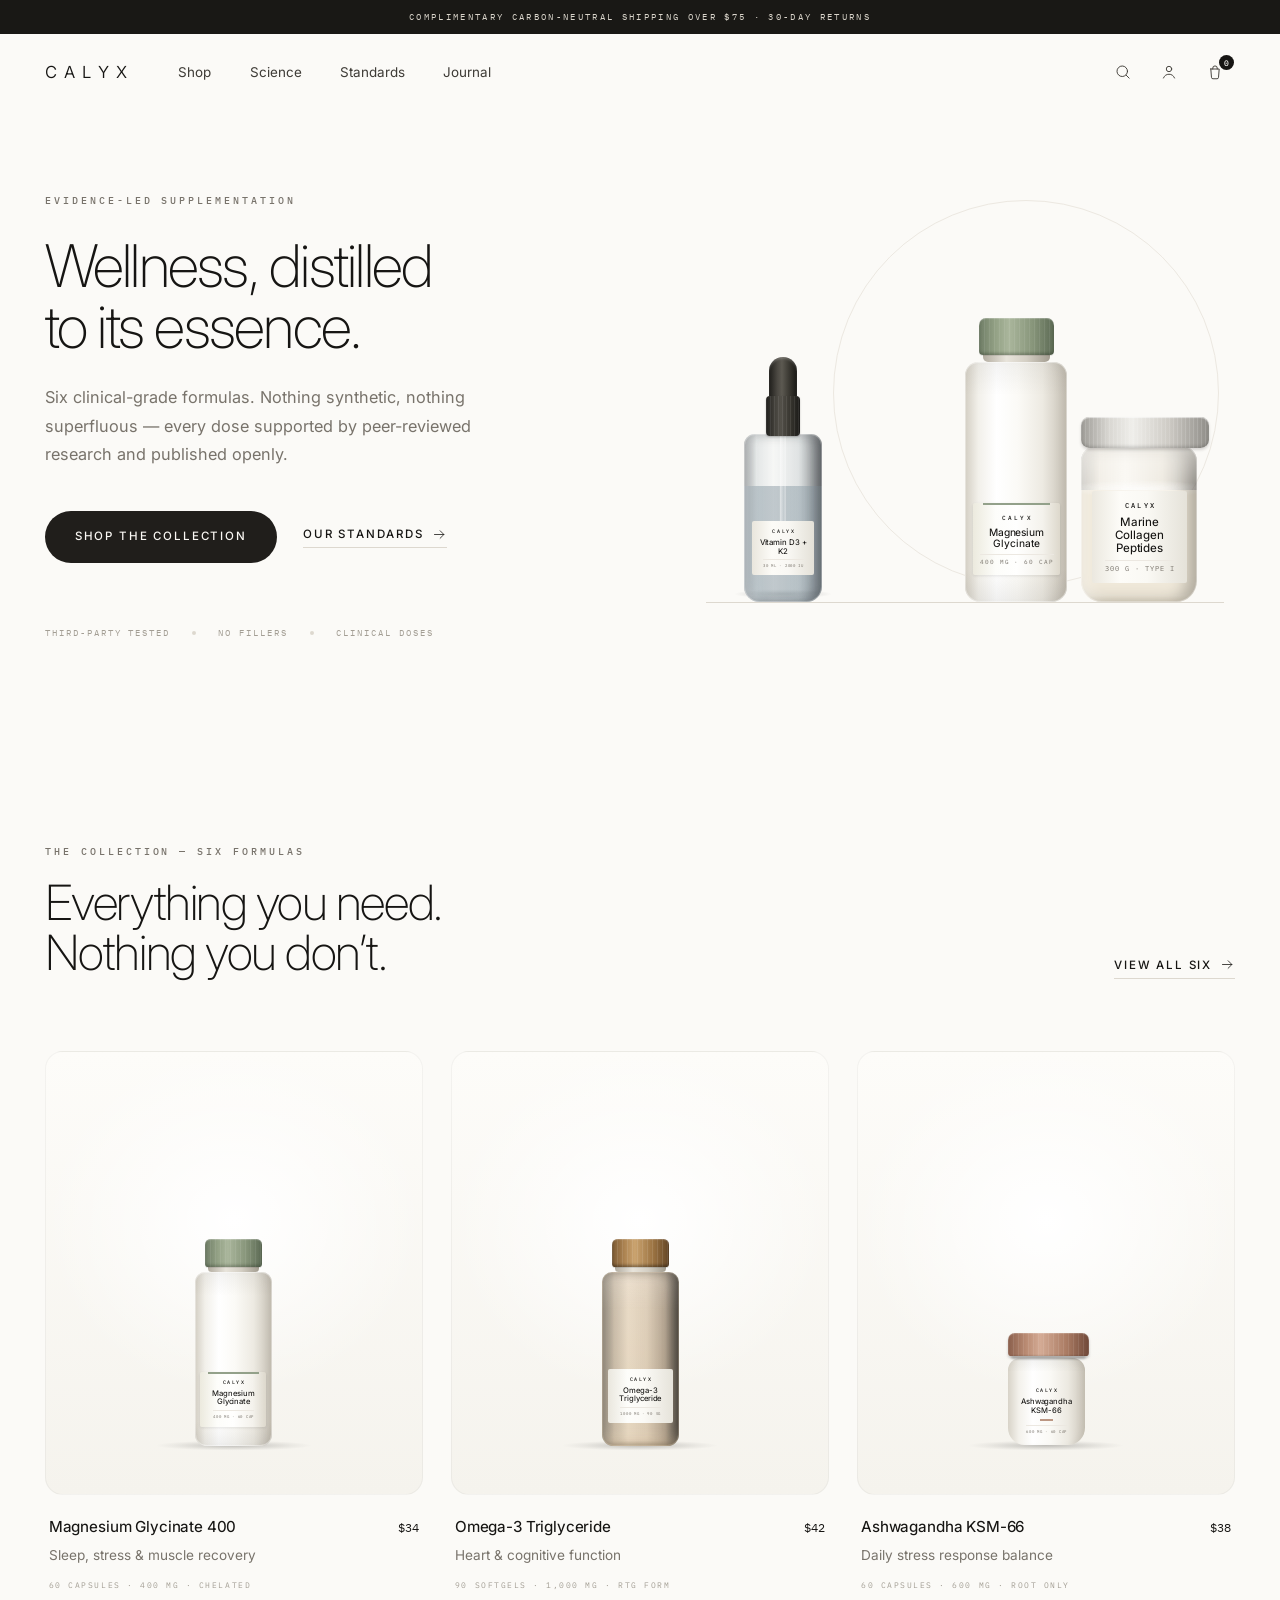
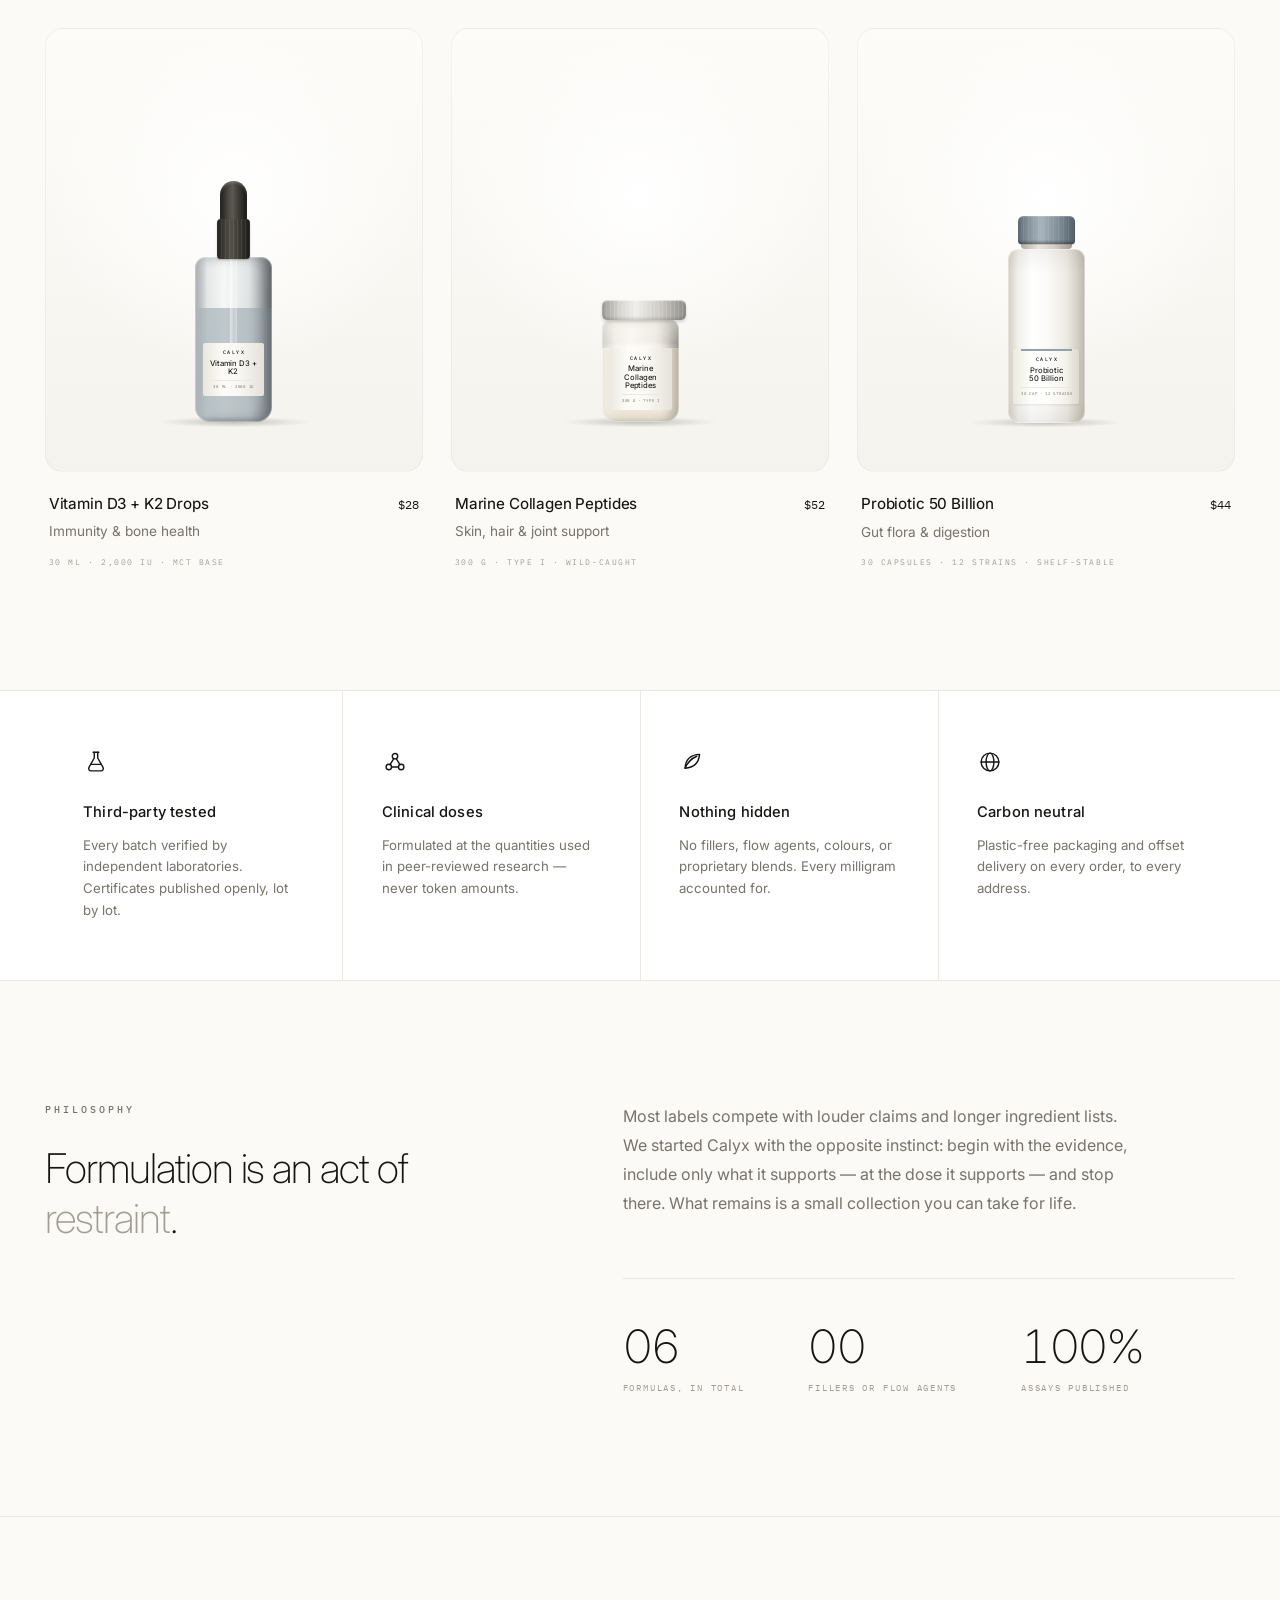
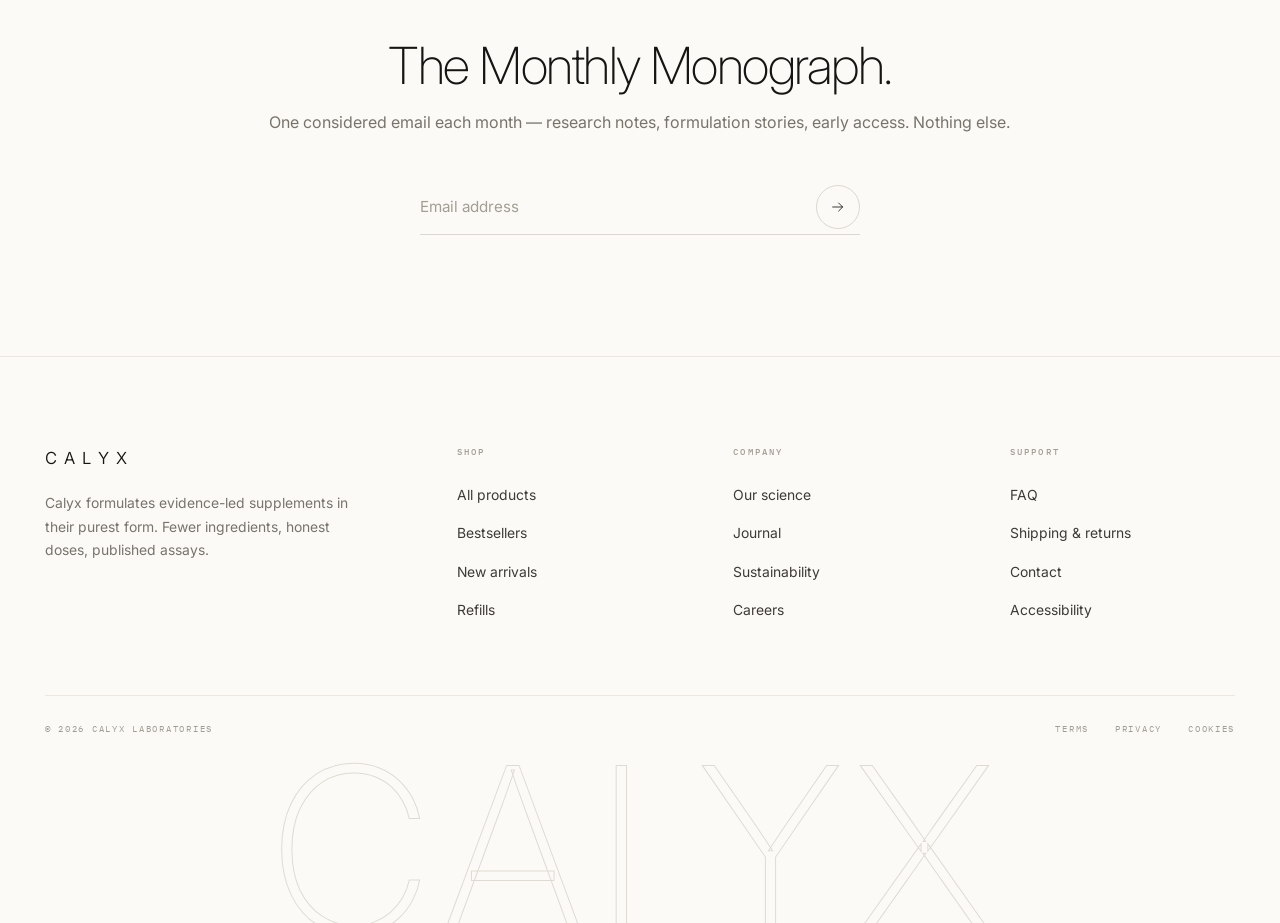
==== index.html @ 000bc5c4 "Turn Calyx zip prototype into a working storefront Extract the static site and complete product page" ====
<!doctype html>
<html lang="en">
  <head>
    <meta charset="UTF-8" />
    <meta name="viewport" content="width=device-width, initial-scale=1.0" />
    <title>Calyx — Wellness, distilled to its essence</title>
    <meta
      name="description"
      content="Calyx formulates evidence-led supplements in their purest form. Clinical doses, no fillers, published assays."
    />
    <link
      rel="icon"
      href="data:image/svg+xml,%3Csvg xmlns='http://www.w3.org/2000/svg' viewBox='0 0 32 32'%3E%3Ccircle cx='16' cy='16' r='12.5' fill='none' stroke='%23161513' stroke-width='1.5'/%3E%3Cpath d='M16 9v14M16 14c0-3 2-5 5-5M16 17c0-3-2-5-5-5' fill='none' stroke='%23161513' stroke-width='1.5' stroke-linecap='round'/%3E%3C/svg%3E"
    />
    <link rel="preconnect" href="https://fonts.googleapis.com" />
    <link rel="preconnect" href="https://fonts.gstatic.com" crossorigin />
    <link
      href="https://fonts.googleapis.com/css2?family=Inter:wght@200..600&family=IBM+Plex+Mono:wght@300;400;500&display=swap"
      rel="stylesheet"
    />
    <link rel="stylesheet" href="styles.css" />
    <link rel="stylesheet" href="renders.css" />
    <script>
      document.documentElement.classList.add("js");
    </script>
    <script src="js/store.js"></script>
    <script src="script.js" defer></script>
  </head>
  <body>
    <a class="skip" href="#main">Skip to content</a>
    <p class="announce">Complimentary carbon-neutral shipping over $75 &middot; 30-day returns</p>
    <header class="hdr" id="hdr">
      <div class="bar container">
        <button class="nav-tgl" id="navTgl" aria-expanded="false" aria-controls="mnav" aria-label="Menu">
          <span></span>
        </button>
        <a class="wordmark" href="index.html">CALYX</a>
        <nav class="nav" aria-label="Primary">
          <a href="shop.html">Shop</a>
          <a href="about.html">Science</a>
          <a href="index.html#trust">Standards</a>
          <a href="journal.html">Journal</a>
        </nav>
        <div class="acts">
          <button class="icon-btn" type="button" data-search aria-label="Search">
            <svg width="18" height="18" viewBox="0 0 24 24" fill="none" stroke="currentColor" stroke-width="1.25" stroke-linecap="round">
              <circle cx="11" cy="11" r="7" />
              <path d="M20.2 20.2 16.3 16.3" />
            </svg>
          </button>
          <a class="icon-btn" href="account.html" aria-label="Account">
            <svg width="18" height="18" viewBox="0 0 24 24" fill="none" stroke="currentColor" stroke-width="1.25" stroke-linecap="round">
              <circle cx="12" cy="8" r="3.6" />
              <path d="M4.6 20c1.4-3.4 4.1-5 7.4-5s6 1.6 7.4 5" />
            </svg>
          </a>
          <a class="icon-btn" href="cart.html" aria-label="Cart, 0 items">
            <svg width="18" height="18" viewBox="0 0 24 24" fill="none" stroke="currentColor" stroke-width="1.25" stroke-linecap="round" stroke-linejoin="round">
              <path d="M6.4 8h11.2l-.9 11.1a2 2 0 0 1-2 1.9H9.3a2 2 0 0 1-2-1.9L6.4 8Z" />
              <path d="M9 8V6.9a3 3 0 0 1 6 0V8" />
            </svg>
            <span class="ct" id="ct" aria-hidden="true">0</span>
          </a>
        </div>
      </div>
      <nav class="mnav" id="mnav" aria-label="Mobile">
        <a href="shop.html">Shop</a>
        <a href="about.html">Science</a>
        <a href="index.html#trust">Standards</a>
        <a href="journal.html">Journal</a>
        <a href="account.html">Account</a>
        <div class="mnav-foot">
          <span>Calyx Laboratories</span>
          <span>Portland, Oregon</span>
        </div>
      </nav>
    </header>

    <main id="main">
      <section class="hero container">
        <div class="hero-grid">
          <div class="hero-copy">
            <span class="eyebrow" data-reveal>Evidence-led supplementation</span>
            <h1 class="display" data-reveal style="--d: 90ms">
              Wellness, distilled<br />
              to its essence.
            </h1>
            <p class="lede" data-reveal style="--d: 180ms">
              Six clinical-grade formulas. Nothing synthetic, nothing superfluous — every dose
              supported by peer-reviewed research and published openly.
            </p>
            <div class="hero-actions" data-reveal style="--d: 260ms">
              <a class="btn" href="#collection">Shop the collection</a>
              <a class="arrow-link" href="#trust">
                Our standards
                <svg width="15" height="15" viewBox="0 0 24 24" fill="none" stroke="currentColor" stroke-width="1.25" stroke-linecap="round" stroke-linejoin="round">
                  <path d="M4 12h15" />
                  <path d="M13 6l6 6-6 6" />
                </svg>
              </a>
            </div>
            <p class="hero-note" data-reveal style="--d: 340ms">
              <span>Third-party tested</span>
              <span>No fillers</span>
              <span>Clinical doses</span>
            </p>
          </div>
          <div class="hero-stage">
            <a class="piece piece-a" href="product.html?id=vitamin-d3-k2" aria-label="Vitamin D3 + K2 Drops" data-reveal style="--d: 300ms">
              <div class="p p-dropper acc-slate">
                <span class="bulb"></span>
                <span class="collar"></span>
                <div class="vial">
                  <span class="pipette"></span>
                  <span class="lbl">
                    <span class="lb">CALYX</span>
                    <span class="ln">Vitamin D3 + K2</span>
                    <span class="ls">30 ML &middot; 2000 IU</span>
                  </span>
                </div>
              </div>
            </a>
            <a class="piece piece-b" href="product.html?id=magnesium-glycinate-400" aria-label="Magnesium Glycinate 400" data-reveal style="--d: 200ms">
              <div class="p p-bottle acc-sage">
                <span class="cap"></span>
                <span class="neck"></span>
                <div class="bod">
                  <span class="lbl">
                    <span class="lb">CALYX</span>
                    <span class="ln">Magnesium<br />Glycinate</span>
                    <span class="ls">400 MG &middot; 60 CAP</span>
                  </span>
                </div>
              </div>
            </a>
            <a class="piece piece-c" href="product.html?id=marine-collagen-peptides" aria-label="Marine Collagen Peptides" data-reveal style="--d: 400ms">
              <div class="p p-powder acc-oat">
                <span class="lid-metal"></span>
                <div class="jar">
                  <span class="lbl">
                    <span class="lb">CALYX</span>
                    <span class="ln">Marine Collagen<br />Peptides</span>
                    <span class="ls">300 G &middot; TYPE I</span>
                  </span>
                </div>
              </div>
            </a>
          </div>
        </div>
      </section>

      <section class="sect container" id="collection">
        <div class="sect-head" data-reveal>
          <div>
            <span class="eyebrow">The collection — six formulas</span>
            <h2 class="display">Everything you need.<br />Nothing you don&rsquo;t.</h2>
          </div>
          <a class="arrow-link" href="shop.html">
            View all six
            <svg width="15" height="15" viewBox="0 0 24 24" fill="none" stroke="currentColor" stroke-width="1.25" stroke-linecap="round" stroke-linejoin="round">
              <path d="M4 12h15" />
              <path d="M13 6l6 6-6 6" />
            </svg>
          </a>
        </div>
        <div class="grid-cards">
          <article class="card" data-reveal>
            <div class="media">
              <a class="card-media" href="product.html?id=magnesium-glycinate-400" aria-label="View Magnesium Glycinate 400">
                <span class="render" aria-hidden="true">
                  <span class="p p-bottle acc-sage">
                    <span class="cap"></span>
                    <span class="neck"></span>
                    <span class="bod">
                      <span class="lbl">
                        <span class="lb">CALYX</span>
                        <span class="ln">Magnesium<br />Glycinate</span>
                        <span class="ls">400 MG &middot; 60 CAP</span>
                      </span>
                    </span>
                  </span>
                </span>
              </a>
              <button class="quick-add" type="button" data-add data-id="magnesium-glycinate-400">Quick add &middot; $34</button>
            </div>
            <div class="card-info">
              <div class="card-row">
                <h3>Magnesium Glycinate 400</h3>
                <span class="price">$34</span>
              </div>
              <p class="card-desc">Sleep, stress &amp; muscle recovery</p>
              <span class="card-spec">60 capsules &middot; 400 mg &middot; chelated</span>
            </div>
          </article>

          <article class="card" data-reveal style="--d: 80ms">
            <div class="media">
              <a class="card-media" href="product.html?id=omega-3-triglyceride" aria-label="View Omega-3 Triglyceride">
                <span class="render" aria-hidden="true">
                  <span class="p p-glass acc-honey">
                    <span class="cap"></span>
                    <span class="neck"></span>
                    <span class="bod">
                      <span class="lbl">
                        <span class="lb">CALYX</span>
                        <span class="ln">Omega-3<br />Triglyceride</span>
                        <span class="ls">1000 MG &middot; 90 SG</span>
                      </span>
                    </span>
                  </span>
                </span>
              </a>
              <button class="quick-add" type="button" data-add data-id="omega-3-triglyceride">Quick add &middot; $42</button>
            </div>
            <div class="card-info">
              <div class="card-row">
                <h3>Omega-3 Triglyceride</h3>
                <span class="price">$42</span>
              </div>
              <p class="card-desc">Heart &amp; cognitive function</p>
              <span class="card-spec">90 softgels &middot; 1,000 mg &middot; rTG form</span>
            </div>
          </article>

          <article class="card" data-reveal style="--d: 160ms">
            <div class="media">
              <a class="card-media" href="product.html?id=ashwagandha-ksm-66" aria-label="View Ashwagandha KSM-66">
                <span class="render" aria-hidden="true">
                  <span class="p p-jar acc-clay">
                    <span class="lid"></span>
                    <span class="pot">
                      <span class="lbl">
                        <span class="lb">CALYX</span>
                        <span class="ln">Ashwagandha<br />KSM-66</span>
                        <span class="rule"></span>
                        <span class="ls">600 MG &middot; 60 CAP</span>
                      </span>
                    </span>
                  </span>
                </span>
              </a>
              <button class="quick-add" type="button" data-add data-id="ashwagandha-ksm-66">Quick add &middot; $38</button>
            </div>
            <div class="card-info">
              <div class="card-row">
                <h3>Ashwagandha KSM-66</h3>
                <span class="price">$38</span>
              </div>
              <p class="card-desc">Daily stress response balance</p>
              <span class="card-spec">60 capsules &middot; 600 mg &middot; root only</span>
            </div>
          </article>

          <article class="card" data-reveal>
            <div class="media">
              <a class="card-media" href="product.html?id=vitamin-d3-k2" aria-label="View Vitamin D3 plus K2 Drops">
                <span class="render" aria-hidden="true">
                  <span class="p p-dropper acc-slate">
                    <span class="bulb"></span>
                    <span class="collar"></span>
                    <span class="vial">
                      <span class="pipette"></span>
                      <span class="lbl">
                        <span class="lb">CALYX</span>
                        <span class="ln">Vitamin D3 + K2</span>
                        <span class="ls">30 ML &middot; 2000 IU</span>
                      </span>
                    </span>
                  </span>
                </span>
              </a>
              <button class="quick-add" type="button" data-add data-id="vitamin-d3-k2">Quick add &middot; $28</button>
            </div>
            <div class="card-info">
              <div class="card-row">
                <h3>Vitamin D3 + K2 Drops</h3>
                <span class="price">$28</span>
              </div>
              <p class="card-desc">Immunity &amp; bone health</p>
              <span class="card-spec">30 mL &middot; 2,000 IU &middot; MCT base</span>
            </div>
          </article>

          <article class="card" data-reveal style="--d: 80ms">
            <div class="media">
              <a class="card-media" href="product.html?id=marine-collagen-peptides" aria-label="View Marine Collagen Peptides">
                <span class="render" aria-hidden="true">
                  <span class="p p-powder acc-oat">
                    <span class="lid-metal"></span>
                    <span class="jar">
                      <span class="lbl">
                        <span class="lb">CALYX</span>
                        <span class="ln">Marine Collagen<br />Peptides</span>
                        <span class="ls">300 G &middot; TYPE I</span>
                      </span>
                    </span>
                  </span>
                </span>
              </a>
              <button class="quick-add" type="button" data-add data-id="marine-collagen-peptides">Quick add &middot; $52</button>
            </div>
            <div class="card-info">
              <div class="card-row">
                <h3>Marine Collagen Peptides</h3>
                <span class="price">$52</span>
              </div>
              <p class="card-desc">Skin, hair &amp; joint support</p>
              <span class="card-spec">300 g &middot; type I &middot; wild-caught</span>
            </div>
          </article>

          <article class="card" data-reveal style="--d: 160ms">
            <div class="media">
              <a class="card-media" href="product.html?id=probiotic-50-billion" aria-label="View Probiotic 50 Billion">
                <span class="render" aria-hidden="true">
                  <span class="p p-bottle acc-slate">
                    <span class="cap"></span>
                    <span class="neck"></span>
                    <span class="bod">
                      <span class="lbl">
                        <span class="lb">CALYX</span>
                        <span class="ln">Probiotic<br />50 Billion</span>
                        <span class="ls">30 CAP &middot; 12 STRAINS</span>
                      </span>
                    </span>
                  </span>
                </span>
              </a>
              <button class="quick-add" type="button" data-add data-id="probiotic-50-billion">Quick add &middot; $44</button>
            </div>
            <div class="card-info">
              <div class="card-row">
                <h3>Probiotic 50 Billion</h3>
                <span class="price">$44</span>
              </div>
              <p class="card-desc">Gut flora &amp; digestion</p>
              <span class="card-spec">30 capsules &middot; 12 strains &middot; shelf-stable</span>
            </div>
          </article>
        </div>
      </section>

      <section class="trust" id="trust">
        <div class="trust-grid container">
          <div class="trust-item" data-reveal>
            <svg width="26" height="26" viewBox="0 0 24 24" fill="none" stroke="currentColor" stroke-width="1.3" stroke-linecap="round" stroke-linejoin="round">
              <path d="M9.4 3h5.2" />
              <path d="M10.4 3v5.3L5.5 17a2.2 2.2 0 0 0 2 3.2h9a2.2 2.2 0 0 0 2-3.2l-4.9-8.7V3" />
              <path d="M7.4 14.2h9.2" />
            </svg>
            <h3>Third-party tested</h3>
            <p>Every batch verified by independent laboratories. Certificates published openly, lot by lot.</p>
          </div>
          <div class="trust-item" data-reveal style="--d: 80ms">
            <svg width="26" height="26" viewBox="0 0 24 24" fill="none" stroke="currentColor" stroke-width="1.3" stroke-linecap="round">
              <circle cx="12" cy="6.6" r="2.5" />
              <circle cx="6.3" cy="16.6" r="2.5" />
              <circle cx="17.7" cy="16.6" r="2.5" />
              <path d="M10.9 8.9 7.4 14.4M13.1 8.9l3.5 5.5M8.8 16.6h6.4" />
            </svg>
            <h3>Clinical doses</h3>
            <p>Formulated at the quantities used in peer-reviewed research — never token amounts.</p>
          </div>
          <div class="trust-item" data-reveal style="--d: 160ms">
            <svg width="26" height="26" viewBox="0 0 24 24" fill="none" stroke="currentColor" stroke-width="1.3" stroke-linecap="round" stroke-linejoin="round">
              <path d="M19 5c-8.5.4-13 4.7-13.4 12.7C13.6 17.3 18.2 13 19 5Z" />
              <path d="M5.6 17.7C8.1 11.9 12.2 8.4 16.4 6.7" />
            </svg>
            <h3>Nothing hidden</h3>
            <p>No fillers, flow agents, colours, or proprietary blends. Every milligram accounted for.</p>
          </div>
          <div class="trust-item" data-reveal style="--d: 240ms">
            <svg width="26" height="26" viewBox="0 0 24 24" fill="none" stroke="currentColor" stroke-width="1.3" stroke-linecap="round">
              <circle cx="12" cy="12" r="8.2" />
              <ellipse cx="12" cy="12" rx="3.6" ry="8.2" />
              <path d="M3.8 12h16.4" />
            </svg>
            <h3>Carbon neutral</h3>
            <p>Plastic-free packaging and offset delivery on every order, to every address.</p>
          </div>
        </div>
      </section>

      <section class="sect container" id="philosophy">
        <div class="philo">
          <div data-reveal>
            <span class="eyebrow">Philosophy</span>
            <blockquote style="margin-top: 26px">
              Formulation is an act of <em>restraint</em>.
            </blockquote>
          </div>
          <div class="philo-body" data-reveal style="--d: 120ms">
            <p>
              Most labels compete with louder claims and longer ingredient lists. We started Calyx
              with the opposite instinct: begin with the evidence, include only what it supports —
              at the dose it supports — and stop there. What remains is a small collection you can
              take for life.
            </p>
            <div class="stats">
              <div class="stat">
                <b>06</b>
                <span>Formulas, in total</span>
              </div>
              <div class="stat">
                <b>00</b>
                <span>Fillers or flow agents</span>
              </div>
              <div class="stat">
                <b>100%</b>
                <span>Assays published</span>
              </div>
            </div>
          </div>
        </div>
      </section>

      <section class="sect news">
        <div class="container" data-reveal>
          <h2 class="display">The Monthly Monograph.</h2>
          <p>One considered email each month — research notes, formulation stories, early access. Nothing else.</p>
          <form class="news-form" id="newsForm">
            <input type="email" name="email" placeholder="Email address" aria-label="Email address" required />
            <button type="submit" aria-label="Subscribe">
              <svg width="16" height="16" viewBox="0 0 24 24" fill="none" stroke="currentColor" stroke-width="1.25" stroke-linecap="round" stroke-linejoin="round">
                <path d="M4 12h15" />
                <path d="M13 6l6 6-6 6" />
              </svg>
            </button>
          </form>
          <p class="news-done" id="newsDone">Welcome — check your inbox.</p>
        </div>
      </section>
    </main>

    <footer class="ftr" id="footer">
      <div class="container">
        <div class="ftr-grid">
          <div class="ftr-brand">
            <a class="wordmark" href="index.html">CALYX</a>
            <p>
              Calyx formulates evidence-led supplements in their purest form. Fewer ingredients,
              honest doses, published assays.
            </p>
          </div>
          <nav class="ftr-col" aria-label="Shop">
            <h4>Shop</h4>
            <ul>
              <li><a href="shop.html">All products</a></li>
              <li><a href="shop.html?filter=daily">Bestsellers</a></li>
              <li><a href="shop.html">New arrivals</a></li>
              <li><a href="shop.html?filter=daily">Refills</a></li>
            </ul>
          </nav>
          <nav class="ftr-col" aria-label="Company">
            <h4>Company</h4>
            <ul>
              <li><a href="about.html">Our science</a></li>
              <li><a href="journal.html">Journal</a></li>
              <li><a href="about.html#sustainability">Sustainability</a></li>
              <li><a href="contact.html">Careers</a></li>
            </ul>
          </nav>
          <nav class="ftr-col" aria-label="Support">
            <h4>Support</h4>
            <ul>
              <li><a href="faq.html">FAQ</a></li>
              <li><a href="shipping.html">Shipping &amp; returns</a></li>
              <li><a href="contact.html">Contact</a></li>
              <li><a href="faq.html#accessibility">Accessibility</a></li>
            </ul>
          </nav>
        </div>
        <div class="ftr-bar">
          <span>&copy; <span id="year">2026</span> Calyx Laboratories</span>
          <nav aria-label="Legal">
            <a href="legal.html">Terms</a>
            <a href="legal.html#privacy">Privacy</a>
            <a href="legal.html#cookies">Cookies</a>
          </nav>
        </div>
      </div>
      <div class="wm" aria-hidden="true">CALYX</div>
    </footer>
  </body>
</html>
---- styles.css ----
:root {
  --ivory: #FBFAF7;
  --surface: #FFFFFF;
  --ink: #161513;
  --ink-soft: #3E3B36;
  --stone: #78736B;
  --faint: #A39E94;
  --hairline: #ECE8E1;
  --stroke: #DDD8CF;
  --wash: #F3F0EA;
  --shadow-soft: 0 32px 64px -32px rgba(22, 21, 19, 0.18);
  --shadow-lift: 0 24px 48px -24px rgba(22, 21, 19, 0.22);
  --ease: cubic-bezier(0.22, 1, 0.36, 1);
  --container: min(1280px, 100% - clamp(40px, 7vw, 128px));
}

* {
  box-sizing: border-box;
  margin: 0;
  padding: 0;
}

html {
  scroll-behavior: smooth;
  overflow-x: hidden;
}

body {
  background: var(--ivory);
  color: var(--ink);
  font-family: Inter, -apple-system, "SF Pro Text", "Segoe UI", sans-serif;
  font-size: 16px;
  line-height: 1.6;
  font-weight: 400;
  -webkit-font-smoothing: antialiased;
  text-rendering: optimizeLegibility;
  overflow-x: clip;
}

::selection {
  background: #E7E1D5;
  color: var(--ink);
}

a {
  color: inherit;
  text-decoration: none;
}

button {
  font: inherit;
  color: inherit;
  background: none;
  border: 0;
  cursor: pointer;
}

img,
svg {
  display: block;
}

:focus-visible {
  outline: 1.5px solid var(--ink);
  outline-offset: 3px;
  border-radius: 2px;
}

.container {
  width: var(--container);
  margin-inline: auto;
}

.eyebrow {
  display: block;
  font-family: "IBM Plex Mono", ui-monospace, monospace;
  font-size: 0.62rem;
  font-weight: 500;
  letter-spacing: 0.3em;
  text-transform: uppercase;
  color: var(--stone);
}

.display {
  font-weight: 200;
  letter-spacing: -0.03em;
  line-height: 1.04;
  color: var(--ink);
}

.lede {
  color: var(--stone);
  font-size: 1.02rem;
  font-weight: 400;
  line-height: 1.75;
}

.btn {
  display: inline-flex;
  align-items: center;
  justify-content: center;
  gap: 10px;
  height: 52px;
  padding: 0 30px;
  border-radius: 999px;
  background: #201E1B;
  color: #FAF8F4;
  font-size: 0.72rem;
  font-weight: 500;
  letter-spacing: 0.16em;
  text-transform: uppercase;
  transition: background 0.35s ease, transform 0.35s var(--ease), box-shadow 0.35s ease;
}

.btn:hover {
  background: #000000;
  transform: translateY(-1px);
  box-shadow: var(--shadow-lift);
}

.btn:active {
  transform: translateY(0);
}

.btn:disabled {
  pointer-events: none;
  opacity: 0.72;
}

.btn-line {
  background: transparent;
  border: 1px solid var(--stroke);
  color: var(--ink);
}

.btn-line:hover {
  background: var(--surface);
  border-color: var(--faint);
  box-shadow: none;
}

.btn-wide {
  width: 100%;
}

.arrow-link {
  display: inline-flex;
  align-items: center;
  gap: 8px;
  font-size: 0.72rem;
  font-weight: 500;
  letter-spacing: 0.16em;
  text-transform: uppercase;
  color: var(--ink);
  padding-bottom: 4px;
  border-bottom: 1px solid var(--stroke);
  transition: border-color 0.3s ease;
}

.arrow-link svg {
  transition: transform 0.35s var(--ease);
}

.arrow-link:hover {
  border-color: var(--ink);
}

.arrow-link:hover svg {
  transform: translateX(4px);
}

.announce {
  background: #191815;
  color: #DAD5CB;
  text-align: center;
  padding: 10px 16px;
  font-family: "IBM Plex Mono", ui-monospace, monospace;
  font-size: 0.56rem;
  letter-spacing: 0.26em;
  text-transform: uppercase;
}

.hdr {
  position: sticky;
  top: 0;
  z-index: 60;
  transition: background 0.4s ease, box-shadow 0.4s ease;
}

.hdr.scrolled {
  background: rgba(251, 250, 247, 0.88);
  backdrop-filter: blur(14px);
  -webkit-backdrop-filter: blur(14px);
  box-shadow: 0 1px 0 var(--hairline);
}

.bar {
  display: flex;
  align-items: center;
  gap: clamp(20px, 4vw, 56px);
  height: 76px;
}

.wordmark {
  font-size: 1.04rem;
  font-weight: 350;
  letter-spacing: 0.44em;
  margin-right: -0.44em;
  color: var(--ink);
}

.nav {
  display: flex;
  gap: clamp(22px, 3vw, 40px);
  margin-right: auto;
}

.nav a,
.mnav a {
  position: relative;
  font-size: 0.84rem;
  font-weight: 400;
  color: var(--ink-soft);
  transition: color 0.25s ease;
}

.nav a::after {
  content: "";
  position: absolute;
  left: 0;
  bottom: -5px;
  width: 100%;
  height: 1px;
  background: var(--ink);
  transform: scaleX(0);
  transform-origin: left;
  transition: transform 0.4s var(--ease);
}

.nav a:hover {
  color: var(--ink);
}

.nav a:hover::after {
  transform: scaleX(1);
}

.acts {
  display: flex;
  align-items: center;
  gap: 6px;
}

.icon-btn {
  position: relative;
  display: grid;
  place-items: center;
  width: 40px;
  height: 40px;
  border-radius: 50%;
  color: var(--ink-soft);
  transition: background 0.3s ease, color 0.3s ease;
}

.icon-btn:hover {
  background: var(--wash);
  color: var(--ink);
}

.ct {
  position: absolute;
  top: 3px;
  right: 1px;
  min-width: 15px;
  height: 15px;
  padding: 0 3px;
  display: grid;
  place-items: center;
  border-radius: 999px;
  background: var(--ink);
  color: var(--ivory);
  font-family: "IBM Plex Mono", ui-monospace, monospace;
  font-size: 0.52rem;
  font-weight: 500;
}

.ct.pop {
  animation: pop 0.5s var(--ease);
}

@keyframes pop {
  40% {
    transform: scale(1.45);
  }
}

.nav-tgl {
  display: none;
  width: 40px;
  height: 40px;
  place-items: center;
  gap: 0;
}

.nav-tgl span,
.nav-tgl span::before {
  content: "";
  display: block;
  width: 18px;
  height: 1.5px;
  background: var(--ink);
  transition: transform 0.4s var(--ease);
}

.nav-tgl span {
  position: relative;
}

.nav-tgl span::before {
  position: absolute;
  top: -6px;
  left: 0;
}

body.menu-open .nav-tgl span {
  transform: rotate(45deg);
}

body.menu-open .nav-tgl span::before {
  transform: rotate(-90deg) translateX(6px);
}

.mnav {
  position: fixed;
  inset: 0;
  z-index: 55;
  display: flex;
  flex-direction: column;
  gap: 8px;
  padding: 150px clamp(24px, 7vw, 64px) 40px;
  background: var(--ivory);
  opacity: 0;
  visibility: hidden;
  pointer-events: none;
  transition: opacity 0.35s ease, visibility 0.35s ease;
}

.mnav a {
  font-size: 2rem;
  font-weight: 200;
  letter-spacing: -0.02em;
  color: var(--ink);
  padding: 12px 0;
  border-bottom: 1px solid var(--hairline);
}

.mnav .mnav-foot {
  margin-top: auto;
  display: grid;
  gap: 6px;
  font-family: "IBM Plex Mono", ui-monospace, monospace;
  font-size: 0.58rem;
  letter-spacing: 0.22em;
  text-transform: uppercase;
  color: var(--faint);
}

body.menu-open .mnav {
  opacity: 1;
  visibility: visible;
  pointer-events: auto;
}

.hero-grid {
  display: grid;
  grid-template-columns: minmax(0, 1fr) minmax(0, 0.94fr);
  gap: clamp(40px, 6vw, 96px);
  align-items: center;
  padding-block: clamp(40px, 6vh, 80px) clamp(40px, 6vh, 72px);
}

.hero-copy h1 {
  font-size: clamp(2.75rem, 4.6vw, 4.1rem);
  margin-top: 26px;
}

.hero-copy .lede {
  max-width: 46ch;
  margin-top: 26px;
}

.hero-actions {
  display: flex;
  align-items: center;
  gap: 26px;
  margin-top: 42px;
}

.hero-note {
  display: flex;
  gap: 22px;
  margin-top: clamp(44px, 7vh, 76px);
  font-family: "IBM Plex Mono", ui-monospace, monospace;
  font-size: 0.56rem;
  letter-spacing: 0.22em;
  text-transform: uppercase;
  color: var(--faint);
}

.hero-note span::before {
  content: "";
  display: inline-block;
  width: 4px;
  height: 4px;
  border-radius: 50%;
  background: var(--stroke);
  margin-right: 22px;
  vertical-align: middle;
}

.hero-note span:first-child::before {
  display: none;
}

.hero-stage {
  position: relative;
  height: clamp(420px, 56vh, 620px);
}

.hero-stage::before {
  content: "";
  position: absolute;
  right: 3%;
  top: 7%;
  width: min(30vw, 400px);
  aspect-ratio: 1;
  border: 1px solid var(--hairline);
  border-radius: 50%;
}

.hero-stage::after {
  content: "";
  position: absolute;
  left: 2%;
  right: 2%;
  bottom: 13%;
  height: 1px;
  background: var(--stroke);
}

.hero-stage .piece {
  bottom: calc(13% + 1px);
}

.piece-a {
  left: 9%;
  z-index: 1;
}

.piece-a .p {
  --w: 78px;
}

.piece-b {
  left: 50%;
  transform: translateX(-50%);
  z-index: 2;
}

.piece-b .p {
  --w: 102px;
  --bh: 240px;
}

.piece-c {
  right: 7%;
  z-index: 1;
}

.piece-c .p {
  --w: 116px;
}

.sect {
  padding-block: clamp(72px, 9.5vw, 128px);
}

.sect-head {
  display: flex;
  align-items: flex-end;
  justify-content: space-between;
  gap: 32px;
  margin-bottom: clamp(44px, 6vw, 72px);
}

.sect-head h2 {
  font-size: clamp(2rem, 3.8vw, 3.2rem);
  margin-top: 18px;
}

.grid-cards {
  display: grid;
  grid-template-columns: repeat(3, 1fr);
  gap: clamp(20px, 3vw, 36px) clamp(18px, 2.4vw, 28px);
}

.card {
  position: relative;
}

.card-media {
  position: relative;
  display: block;
  aspect-ratio: 4 / 4.7;
  border-radius: 18px;
  overflow: hidden;
  background: linear-gradient(180deg, var(--r-panel-a), var(--r-panel-b));
  border: 1px solid rgba(22, 21, 19, 0.04);
  transition: box-shadow 0.5s ease, transform 0.5s var(--ease);
}

.card-media .p {
  --w: clamp(64px, 6vw, 80px);
  --bh: calc(var(--w) * 2.26);
  will-change: transform;
}

.card-media .render::after {
  --rw: 200px;
  bottom: 9.5%;
}

.media {
  position: relative;
}

.card-media .render {
  position: absolute;
  inset: 0;
  padding-bottom: 13%;
}

.card:hover .card-media {
  box-shadow: var(--shadow-soft);
  transform: translateY(-4px);
}

.card:hover .card-media .p {
  transform: translateY(-7px);
}

.quick-add {
  position: absolute;
  z-index: 5;
  left: 50%;
  bottom: 18px;
  transform: translate(-50%, 8px);
  padding: 11px 22px;
  border-radius: 999px;
  background: rgba(255, 255, 255, 0.86);
  backdrop-filter: blur(8px);
  -webkit-backdrop-filter: blur(8px);
  border: 1px solid var(--hairline);
  font-family: "IBM Plex Mono", ui-monospace, monospace;
  font-size: 0.54rem;
  letter-spacing: 0.2em;
  text-transform: uppercase;
  color: var(--ink);
  white-space: nowrap;
  opacity: 0;
  transition: opacity 0.35s ease, transform 0.35s var(--ease), background 0.3s ease;
}

.card:hover .quick-add,
.card:focus-within .quick-add {
  opacity: 1;
  transform: translate(-50%, 0);
}

.quick-add:hover {
  background: var(--ink);
  color: var(--ivory);
  border-color: var(--ink);
}

@media (hover: none) {
  .quick-add {
    opacity: 1;
    transform: translate(-50%, 0);
  }
}

.card-info {
  padding: 20px 4px 0;
}

.card-row {
  display: flex;
  justify-content: space-between;
  align-items: baseline;
  gap: 16px;
}

.card-row h3 {
  font-size: 0.95rem;
  font-weight: 450;
  letter-spacing: -0.01em;
}

.price {
  font-family: "IBM Plex Mono", ui-monospace, monospace;
  font-size: 0.78rem;
  font-weight: 400;
  font-feature-settings: "tnum";
}

.card-desc {
  margin-top: 5px;
  font-size: 0.85rem;
  color: var(--stone);
}

.card-spec {
  display: block;
  margin-top: 12px;
  font-family: "IBM Plex Mono", ui-monospace, monospace;
  font-size: 0.53rem;
  letter-spacing: 0.18em;
  text-transform: uppercase;
  color: var(--faint);
}

.trust {
  border-block: 1px solid var(--hairline);
  background: var(--surface);
}

.trust-grid {
  display: grid;
  grid-template-columns: repeat(4, 1fr);
}

.trust-item {
  padding: clamp(40px, 4.5vw, 64px) clamp(24px, 3vw, 44px);
  border-left: 1px solid var(--hairline);
}

.trust-item:first-child {
  border-left: 0;
}

.trust-item svg {
  color: var(--ink);
  margin-bottom: 26px;
}

.trust-item h3 {
  font-size: 0.92rem;
  font-weight: 500;
  letter-spacing: 0.01em;
}

.trust-item p {
  margin-top: 10px;
  font-size: 0.83rem;
  line-height: 1.65;
  color: var(--stone);
}

.philo {
  display: grid;
  grid-template-columns: minmax(0, 0.9fr) minmax(0, 1.1fr);
  gap: clamp(40px, 6vw, 96px);
  align-items: start;
}

.philo blockquote {
  font-size: clamp(1.7rem, 3.2vw, 2.7rem);
  font-weight: 200;
  letter-spacing: -0.025em;
  line-height: 1.22;
}

.philo blockquote em {
  font-style: normal;
  color: var(--faint);
}

.philo-body p {
  max-width: 52ch;
  color: var(--stone);
  line-height: 1.8;
}

.stats {
  display: grid;
  grid-template-columns: repeat(3, auto);
  justify-content: start;
  gap: clamp(36px, 5vw, 80px);
  margin-top: clamp(40px, 5vw, 60px);
  padding-top: clamp(32px, 4vw, 44px);
  border-top: 1px solid var(--hairline);
}

.stat b {
  display: block;
  font-weight: 200;
  font-size: clamp(2.2rem, 3.6vw, 3.2rem);
  letter-spacing: -0.03em;
  line-height: 1;
  font-feature-settings: "tnum";
}

.stat span {
  display: block;
  margin-top: 12px;
  font-family: "IBM Plex Mono", ui-monospace, monospace;
  font-size: 0.55rem;
  letter-spacing: 0.2em;
  text-transform: uppercase;
  color: var(--faint);
}

.news {
  border-top: 1px solid var(--hairline);
  text-align: center;
}

.news h2 {
  font-size: clamp(2rem, 4vw, 3.4rem);
  max-width: 18ch;
  margin-inline: auto;
}

.news p {
  margin-top: 18px;
  color: var(--stone);
}

.news-form {
  display: flex;
  align-items: center;
  gap: 12px;
  max-width: 440px;
  margin: 44px auto 0;
  border-bottom: 1px solid var(--stroke);
  transition: border-color 0.3s ease;
}

.news-form:focus-within {
  border-color: var(--ink);
}

.news-form input {
  flex: 1;
  min-width: 0;
  height: 54px;
  border: 0;
  background: transparent;
  font: inherit;
  font-size: 0.95rem;
  color: var(--ink);
}

.news-form input::placeholder {
  color: var(--faint);
}

.news-form input:focus {
  outline: none;
}

.news-form button {
  display: grid;
  place-items: center;
  width: 44px;
  height: 44px;
  border-radius: 50%;
  border: 1px solid var(--stroke);
  color: var(--ink);
  transition: background 0.3s ease, color 0.3s ease, border-color 0.3s ease;
}

.news-form button:hover {
  background: var(--ink);
  border-color: var(--ink);
  color: var(--ivory);
}

.news-done {
  margin-top: 44px;
  font-family: "IBM Plex Mono", ui-monospace, monospace;
  font-size: 0.62rem;
  letter-spacing: 0.22em;
  text-transform: uppercase;
  color: var(--ink);
  display: none;
}

.ftr {
  border-top: 1px solid var(--hairline);
  padding-top: clamp(56px, 7vw, 88px);
  overflow: hidden;
}

.ftr-grid {
  display: grid;
  grid-template-columns: 1.6fr repeat(3, 1fr);
  gap: clamp(32px, 4vw, 56px);
}

.ftr-brand p {
  max-width: 34ch;
  margin-top: 20px;
  font-size: 0.87rem;
  color: var(--stone);
  line-height: 1.7;
}

.ftr-col h4 {
  font-family: "IBM Plex Mono", ui-monospace, monospace;
  font-size: 0.56rem;
  font-weight: 500;
  letter-spacing: 0.24em;
  text-transform: uppercase;
  color: var(--faint);
  margin-bottom: 22px;
}

.ftr-col ul {
  list-style: none;
  display: grid;
  gap: 13px;
}

.ftr-col a {
  font-size: 0.87rem;
  color: var(--ink-soft);
  transition: color 0.25s ease;
}

.ftr-col a:hover {
  color: var(--ink);
}

.ftr-bar {
  display: flex;
  flex-wrap: wrap;
  align-items: center;
  justify-content: space-between;
  gap: 14px;
  margin-top: clamp(48px, 6vw, 72px);
  padding-block: 26px;
  border-top: 1px solid var(--hairline);
  font-family: "IBM Plex Mono", ui-monospace, monospace;
  font-size: 0.54rem;
  letter-spacing: 0.2em;
  text-transform: uppercase;
  color: var(--faint);
}

.ftr-bar nav {
  display: flex;
  gap: 26px;
}

.wm {
  font-weight: 200;
  font-size: clamp(88px, 18vw, 280px);
  line-height: 0.76;
  letter-spacing: 0.06em;
  text-align: center;
  color: var(--ink);
  opacity: 0.055;
  user-select: none;
  margin-bottom: -0.06em;
}

@supports (-webkit-text-stroke: 1px black) {
  .wm {
    color: transparent;
    -webkit-text-stroke: 1px var(--stroke);
    opacity: 0.9;
  }
}

.crumbs {
  display: flex;
  align-items: center;
  gap: 12px;
  padding-block: 30px 34px;
  font-family: "IBM Plex Mono", ui-monospace, monospace;
  font-size: 0.55rem;
  letter-spacing: 0.2em;
  text-transform: uppercase;
  color: var(--faint);
}

.crumbs a {
  color: var(--faint);
  transition: color 0.25s ease;
}

.crumbs a:hover {
  color: var(--ink);
}

.crumbs .sep {
  color: var(--stroke);
}

.crumbs [aria-current] {
  color: var(--ink);
}

.pdp-grid {
  display: grid;
  grid-template-columns: minmax(0, 1.04fr) minmax(0, 0.96fr);
  gap: clamp(44px, 6vw, 96px);
  align-items: start;
  padding-bottom: clamp(72px, 10vw, 130px);
}

.gal {
  position: sticky;
  top: 108px;
  display: grid;
  gap: 14px;
}

.stage {
  aspect-ratio: 4 / 4.6;
  border-radius: 20px;
  overflow: hidden;
  background: linear-gradient(180deg, var(--r-panel-a), var(--r-panel-b));
  border: 1px solid rgba(22, 21, 19, 0.04);
  padding-bottom: 15%;
}

.stage.render::after {
  bottom: 10.5%;
}

.stage .p {
  --w: clamp(108px, 12vw, 150px);
  --bh: calc(var(--w) * 2.28);
  transition: transform 0.8s var(--ease), opacity 0.5s ease;
}

.stage[data-view="detail"] .p {
  transform: scale(1.62) translateY(-6%);
}

.stage[data-view="texture"] .p {
  opacity: 0;
}

.stage[data-view="texture"]::after {
  opacity: 0;
}

.stage[data-view="texture"] .swatch {
  opacity: 1;
}

.thumbs {
  display: grid;
  grid-template-columns: repeat(3, 84px);
  gap: 12px;
}

.thumb {
  aspect-ratio: 1;
  border-radius: 12px;
  border: 1px solid var(--hairline);
  background: var(--r-panel-a);
  display: grid;
  place-items: center;
  overflow: hidden;
  transition: border-color 0.3s ease;
}

.thumb .mini {
  --w: 34px;
  --bh: 76px;
}

.thumb[aria-current="true"],
.thumb:hover {
  border-color: var(--ink);
}

.thumb-swatch {
  background:
    radial-gradient(ellipse 70% 55% at 30% 30%, rgba(255, 255, 255, 0.9), transparent 70%),
    radial-gradient(ellipse 80% 60% at 75% 75%, rgba(188, 151, 131, 0.4), transparent 72%),
    linear-gradient(150deg, #FDFCF9, #EAE4D8);
}

.buy h1 {
  font-size: clamp(2.1rem, 3.6vw, 3.1rem);
  margin-top: 16px;
}

.buy-sub {
  margin-top: 18px;
  max-width: 46ch;
  color: var(--stone);
  line-height: 1.75;
}

.buy-meta {
  display: flex;
  align-items: baseline;
  gap: 18px;
  margin-top: 26px;
}

.buy-price {
  font-size: 1.5rem;
  font-weight: 300;
  letter-spacing: -0.01em;
  font-feature-settings: "tnum";
}

.buy-was {
  color: var(--faint);
  text-decoration: line-through;
  font-feature-settings: "tnum";
  display: none;
}

.buy-was.show {
  display: inline;
}

.buy-save {
  font-family: "IBM Plex Mono", ui-monospace, monospace;
  font-size: 0.55rem;
  letter-spacing: 0.18em;
  text-transform: uppercase;
  color: #7D8B73;
  display: none;
}

.buy-save.show {
  display: inline;
}

.seg {
  display: grid;
  grid-template-columns: 1fr 1fr;
  gap: 4px;
  margin-top: 30px;
  padding: 4px;
  border: 1px solid var(--hairline);
  border-radius: 14px;
  background: var(--ivory);
}

.seg button {
  padding: 13px 10px;
  border-radius: 10px;
  font-size: 0.8rem;
  color: var(--stone);
  text-align: center;
  transition: background 0.3s ease, color 0.3s ease, box-shadow 0.3s ease;
}

.seg button small {
  display: block;
  margin-top: 3px;
  font-family: "IBM Plex Mono", ui-monospace, monospace;
  font-size: 0.52rem;
  letter-spacing: 0.14em;
  text-transform: uppercase;
  color: var(--faint);
}

.seg button[aria-pressed="true"] {
  background: var(--surface);
  color: var(--ink);
  box-shadow:
    inset 0 0 0 1px var(--stroke),
    0 1px 2px rgba(22, 21, 19, 0.06);
}

.qty-row {
  display: flex;
  gap: 12px;
  margin-top: 18px;
}

.qty {
  display: flex;
  align-items: center;
  border: 1px solid var(--hairline);
  border-radius: 999px;
  background: var(--surface);
}

.qty button {
  width: 46px;
  height: 52px;
  display: grid;
  place-items: center;
  color: var(--stone);
  transition: color 0.25s ease;
}

.qty button:hover {
  color: var(--ink);
}

.qty output {
  min-width: 28px;
  text-align: center;
  font-feature-settings: "tnum";
  font-size: 0.9rem;
}

.qty-row .btn {
  flex: 1;
}

.buy-reassure {
  display: flex;
  flex-wrap: wrap;
  gap: 8px 20px;
  margin-top: 22px;
  justify-content: flex-start;
  font-family: "IBM Plex Mono", ui-monospace, monospace;
  font-size: 0.53rem;
  letter-spacing: 0.18em;
  text-transform: uppercase;
  color: var(--faint);
}

.accs {
  margin-top: clamp(40px, 5vw, 56px);
  border-top: 1px solid var(--hairline);
}

.acc {
  border-bottom: 1px solid var(--hairline);
}

.acc-btn {
  display: flex;
  align-items: center;
  justify-content: space-between;
  gap: 16px;
  width: 100%;
  padding: 22px 2px;
  font-size: 0.9rem;
  font-weight: 450;
  text-align: left;
}

.acc-btn svg {
  flex: none;
  transition: transform 0.45s var(--ease);
  color: var(--stone);
}

.acc.open .acc-btn svg {
  transform: rotate(45deg);
}

.acc-panel {
  overflow: hidden;
  max-height: 0;
  transition: max-height 0.55s var(--ease);
}

.acc-panel-inner {
  padding: 2px 2px 26px;
  font-size: 0.88rem;
  color: var(--stone);
  line-height: 1.75;
  max-width: 56ch;
}

.facts {
  width: 100%;
  border-collapse: collapse;
  margin-top: 8px;
}

.facts td {
  padding: 11px 0;
  border-bottom: 1px solid var(--hairline);
  font-size: 0.82rem;
  color: var(--ink-soft);
}

.facts td:last-child {
  text-align: right;
  font-family: "IBM Plex Mono", ui-monospace, monospace;
  font-size: 0.68rem;
  letter-spacing: 0.08em;
  color: var(--ink);
  white-space: nowrap;
}

.facts-note {
  margin-top: 14px;
  font-family: "IBM Plex Mono", ui-monospace, monospace;
  font-size: 0.53rem;
  letter-spacing: 0.14em;
  text-transform: uppercase;
  color: var(--faint);
}

.related {
  border-top: 1px solid var(--hairline);
}

.related .grid-cards {
  grid-template-columns: repeat(3, 1fr);
}

html.js [data-reveal] {
  opacity: 0;
  transform: translateY(26px);
  transition: opacity 0.9s var(--ease), transform 0.9s var(--ease);
  transition-delay: var(--d, 0ms);
}

html.js [data-reveal].is-in {
  opacity: 1;
  transform: none;
}

@media (prefers-reduced-motion: reduce) {
  html {
    scroll-behavior: auto;
  }

  *,
  *::before,
  *::after {
    animation-duration: 0.01ms !important;
    transition-duration: 0.01ms !important;
  }

  [data-reveal] {
    opacity: 1;
    transform: none;
  }
}

.hero-copy,
.buy,
.gal,
.philo > div,
.card-info,
.ftr-brand,
.stat,
.trust-item {
  min-width: 0;
}

body.menu-open {
  overflow: hidden;
}

@media (max-width: 1060px) {
  .grid-cards,
  .related .grid-cards {
    grid-template-columns: repeat(2, 1fr);
  }

  .trust-grid {
    grid-template-columns: repeat(2, 1fr);
  }

  .trust-item:nth-child(3) {
    border-left: 0;
  }

  .trust-item:nth-child(n + 3) {
    border-top: 1px solid var(--hairline);
  }

  .philo {
    grid-template-columns: 1fr;
  }
}

@media (max-width: 900px) {
  .bar {
    height: 66px;
    gap: 16px;
  }

  .nav {
    display: none;
  }

  .nav-tgl {
    display: grid;
    order: -1;
  }

  .wordmark {
    margin-right: auto;
  }

  .acts {
    margin-left: 0;
  }

  .hero-grid {
    grid-template-columns: 1fr;
    padding-block: 36px 64px;
  }

  .hero-stage {
    height: clamp(340px, 52vw, 460px);
    order: 2;
  }

  .piece-a {
    left: 4%;
  }

  .piece-a .p {
    --w: 62px;
  }

  .piece-b .p {
    --w: 84px;
    --bh: 198px;
  }

  .piece-c {
    right: 2%;
  }

  .piece-c .p {
    --w: 94px;
  }

  .pdp-grid {
    grid-template-columns: 1fr;
  }

  .gal {
    position: static;
  }

  .stage {
    aspect-ratio: 4 / 4.2;
  }
}

.visually-hidden {
  position: absolute;
  width: 1px;
  height: 1px;
  padding: 0;
  margin: -1px;
  overflow: hidden;
  clip: rect(0, 0, 0, 0);
  white-space: nowrap;
  border: 0;
}

.skip {
  position: absolute;
  left: 16px;
  top: 12px;
  z-index: 80;
  padding: 10px 16px;
  background: var(--ink);
  color: var(--ivory);
  border-radius: 999px;
  transform: translateY(-140%);
}

.skip:focus {
  transform: none;
}

.toast {
  position: fixed;
  left: 50%;
  bottom: 28px;
  z-index: 90;
  transform: translate(-50%, 16px);
  padding: 12px 20px;
  border-radius: 999px;
  background: var(--ink);
  color: var(--ivory);
  font-family: "IBM Plex Mono", ui-monospace, monospace;
  font-size: 0.58rem;
  letter-spacing: 0.16em;
  text-transform: uppercase;
  opacity: 0;
  pointer-events: none;
  transition: opacity 0.35s ease, transform 0.35s var(--ease);
}

.toast.show {
  opacity: 1;
  transform: translate(-50%, 0);
}

body.overlay-open {
  overflow: hidden;
}

.search-overlay {
  position: fixed;
  inset: 0;
  z-index: 80;
  background: rgba(22, 21, 19, 0.28);
  display: grid;
  align-items: start;
  justify-items: center;
  padding: 10vh 20px 40px;
}

.search-overlay[hidden] {
  display: none;
}

.search-panel {
  width: min(720px, 100%);
  background: var(--ivory);
  border: 1px solid var(--hairline);
  border-radius: 20px;
  padding: 28px 28px 18px;
  box-shadow: var(--shadow-soft);
}

.search-head {
  display: flex;
  align-items: center;
  justify-content: space-between;
  margin-bottom: 18px;
}

.search-field input {
  width: 100%;
  height: 56px;
  border: 0;
  border-bottom: 1px solid var(--stroke);
  background: transparent;
  font: inherit;
  font-size: 1.15rem;
  letter-spacing: -0.02em;
  color: var(--ink);
}

.search-field input:focus {
  outline: none;
  border-color: var(--ink);
}

.search-results {
  display: grid;
  gap: 4px;
  margin-top: 18px;
  max-height: 48vh;
  overflow: auto;
}

.search-hit {
  display: grid;
  grid-template-columns: 56px 1fr auto;
  gap: 14px;
  align-items: center;
  padding: 10px 8px;
  border-radius: 12px;
}

.search-hit:hover,
.search-hit:focus-visible {
  background: var(--wash);
}

.search-thumb {
  width: 56px;
  height: 64px;
  border-radius: 10px;
  background: linear-gradient(180deg, var(--r-panel-a), var(--r-panel-b));
}

.search-thumb .p {
  --w: 22px;
  --bh: 48px;
}

.search-hit strong {
  display: block;
  font-size: 0.92rem;
  font-weight: 450;
}

.search-hit em {
  display: block;
  margin-top: 2px;
  font-style: normal;
  font-size: 0.8rem;
  color: var(--stone);
}

.page-hero {
  padding-block: clamp(36px, 6vh, 72px) 12px;
}

.page-hero .display {
  font-size: clamp(2.2rem, 4vw, 3.6rem);
  margin-top: 18px;
  max-width: 16ch;
}

.page-hero .lede {
  margin-top: 20px;
  max-width: 48ch;
}

.filters {
  display: flex;
  flex-wrap: wrap;
  gap: 8px;
  margin: 36px 0 28px;
}

.filters button {
  height: 36px;
  padding: 0 14px;
  border-radius: 999px;
  border: 1px solid var(--hairline);
  font-family: "IBM Plex Mono", ui-monospace, monospace;
  font-size: 0.54rem;
  letter-spacing: 0.16em;
  text-transform: uppercase;
  color: var(--stone);
}

.filters button[aria-pressed="true"],
.filters button:hover {
  background: var(--ink);
  border-color: var(--ink);
  color: var(--ivory);
}

.empty-state {
  padding: clamp(48px, 10vh, 120px) 0 80px;
  max-width: 36rem;
}

.empty-state .display {
  font-size: clamp(2.2rem, 4vw, 3.4rem);
  margin: 16px 0 18px;
}

.empty-state .btn {
  margin-top: 32px;
}

.empty-copy {
  color: var(--stone);
  padding: 24px 0 64px;
}

.cart-layout {
  display: grid;
  grid-template-columns: minmax(0, 1.4fr) minmax(260px, 0.7fr);
  gap: clamp(36px, 6vw, 88px);
  align-items: start;
  padding-bottom: 96px;
}

.cart-layout .display {
  font-size: clamp(2rem, 3.6vw, 3rem);
  margin: 14px 0 36px;
}

.bag-list {
  list-style: none;
  display: grid;
  gap: 0;
}

.bag-item {
  display: grid;
  grid-template-columns: 112px 1fr;
  gap: 22px;
  padding: 28px 0;
  border-top: 1px solid var(--hairline);
}

.bag-media {
  aspect-ratio: 1 / 1.15;
  border-radius: 14px;
  background: linear-gradient(180deg, var(--r-panel-a), var(--r-panel-b));
}

.bag-media .p {
  --w: 42px;
  --bh: 96px;
}

.bag-top {
  display: flex;
  justify-content: space-between;
  gap: 16px;
}

.bag-info h2 {
  font-size: 1rem;
  font-weight: 450;
}

.bag-info h2 a:hover {
  border-bottom: 1px solid var(--stroke);
}

.bag-info p {
  margin-top: 4px;
  font-size: 0.84rem;
  color: var(--stone);
}

.bag-actions {
  display: flex;
  align-items: center;
  gap: 18px;
  margin-top: 18px;
}

.qty-sm {
  height: 40px;
}

.qty-sm button {
  width: 36px;
  height: 40px;
}

.text-btn {
  font-family: "IBM Plex Mono", ui-monospace, monospace;
  font-size: 0.54rem;
  letter-spacing: 0.16em;
  text-transform: uppercase;
  color: var(--stone);
  border-bottom: 1px solid transparent;
}

.text-btn:hover {
  color: var(--ink);
  border-color: var(--ink);
}

.cart-sum {
  position: sticky;
  top: 108px;
  padding: 28px;
  border: 1px solid var(--hairline);
  border-radius: 18px;
  background: var(--surface);
}

.cart-sum h2,
.subhead {
  font-size: 1.05rem;
  font-weight: 450;
  margin-bottom: 22px;
}

.cart-sum dl,
.mini-tot {
  display: grid;
  gap: 12px;
}

.cart-sum dl > div,
.mini-tot > div,
.order-lines li {
  display: flex;
  justify-content: space-between;
  gap: 16px;
  font-size: 0.9rem;
  color: var(--ink-soft);
}

.sum-total {
  padding-top: 12px;
  margin-top: 6px;
  border-top: 1px solid var(--hairline);
  color: var(--ink) !important;
  font-weight: 500;
}

.ship-note {
  margin: 18px 0 24px;
  font-size: 0.8rem;
  color: var(--stone);
}

.cart-cont {
  margin-top: 22px;
}

.checkout-grid {
  display: grid;
  grid-template-columns: minmax(0, 1.15fr) minmax(260px, 0.75fr);
  gap: clamp(36px, 6vw, 88px);
  align-items: start;
  padding-bottom: 96px;
}

.stack-form,
.checkout-grid form {
  display: grid;
  gap: 18px;
  max-width: 560px;
}

.stack-form label,
.checkout-grid label {
  display: grid;
  gap: 8px;
  font-family: "IBM Plex Mono", ui-monospace, monospace;
  font-size: 0.54rem;
  letter-spacing: 0.16em;
  text-transform: uppercase;
  color: var(--stone);
}

.stack-form input,
.stack-form textarea,
.stack-form select,
.checkout-grid input,
.checkout-grid textarea,
.checkout-grid select {
  height: 52px;
  padding: 0 14px;
  border: 1px solid var(--hairline);
  border-radius: 12px;
  background: var(--surface);
  font: inherit;
  font-size: 0.95rem;
  letter-spacing: 0;
  text-transform: none;
  color: var(--ink);
}

.stack-form textarea,
.checkout-grid textarea {
  height: 120px;
  padding: 14px;
  resize: vertical;
}

.form-row {
  display: grid;
  grid-template-columns: 1fr 1fr;
  gap: 14px;
}

.pay-note {
  padding: 16px 18px;
  border-radius: 12px;
  background: var(--wash);
  color: var(--ink-soft);
  font-size: 0.86rem;
  line-height: 1.6;
}

.mini-lines {
  list-style: none;
  display: grid;
  gap: 12px;
  margin-bottom: 18px;
}

.mini-lines li,
.order-lines li {
  display: flex;
  justify-content: space-between;
  gap: 12px;
  font-size: 0.88rem;
}

.order-lines {
  list-style: none;
  max-width: 36rem;
  margin: 36px 0 40px;
  padding: 8px 0;
  border-top: 1px solid var(--hairline);
  border-bottom: 1px solid var(--hairline);
}

.order-lines li {
  padding: 14px 0;
  border-bottom: 1px solid var(--hairline);
}

.order-lines li:last-child {
  border-bottom: 0;
}

.prose {
  max-width: 62ch;
  padding-bottom: 96px;
}

.prose h2 {
  font-size: 1.35rem;
  font-weight: 350;
  letter-spacing: -0.02em;
  margin: 40px 0 12px;
}

.prose p,
.prose li {
  color: var(--stone);
  line-height: 1.8;
  margin-top: 12px;
}

.prose ul {
  padding-left: 1.1em;
}

.faq-list {
  max-width: 720px;
  padding-bottom: 96px;
}

.journal-grid {
  display: grid;
  grid-template-columns: repeat(3, 1fr);
  gap: 28px;
  padding-bottom: 96px;
}

.journal-card {
  display: flex;
  flex-direction: column;
  gap: 14px;
  padding-bottom: 28px;
  border-bottom: 1px solid var(--hairline);
}

.journal-card .kicker {
  font-family: "IBM Plex Mono", ui-monospace, monospace;
  font-size: 0.54rem;
  letter-spacing: 0.18em;
  text-transform: uppercase;
  color: var(--faint);
}

.journal-card h2 {
  font-size: 1.25rem;
  font-weight: 350;
  letter-spacing: -0.02em;
}

.journal-card p {
  color: var(--stone);
  font-size: 0.92rem;
}

.order-list {
  list-style: none;
  max-width: 420px;
  margin: 8px 0 32px;
}

.order-list a {
  display: flex;
  justify-content: space-between;
  gap: 16px;
  padding: 16px 0;
  border-bottom: 1px solid var(--hairline);
  font-size: 0.9rem;
}

.order-list span {
  color: var(--stone);
}

.hero-stage a.piece {
  color: inherit;
}

@media (max-width: 900px) {
  .cart-layout,
  .checkout-grid,
  .journal-grid {
    grid-template-columns: 1fr;
  }

  .cart-sum {
    position: static;
  }
}

@media (max-width: 600px) {
  .announce {
    font-size: 0.5rem;
    letter-spacing: 0.16em;
    padding: 9px 12px;
  }

  .form-row,
  .bag-item {
    grid-template-columns: 1fr;
  }

  .bag-media {
    max-width: 160px;
  }

  .grid-cards,
  .related .grid-cards {
    grid-template-columns: 1fr;
    gap: 44px;
  }

  .card-media {
    aspect-ratio: 4 / 4.3;
  }

  .sect-head {
    flex-direction: column;
    align-items: flex-start;
    gap: 18px;
  }

  .trust-grid {
    grid-template-columns: 1fr;
  }

  .trust-item {
    border-left: 0;
  }

  .trust-item:nth-child(n + 2) {
    border-top: 1px solid var(--hairline);
  }

  .stats {
    grid-template-columns: 1fr 1fr;
    gap: 32px;
  }

  .ftr-grid {
    grid-template-columns: 1fr;
    gap: 36px;
  }

  .hero-actions {
    flex-direction: column;
    align-items: stretch;
    gap: 14px;
  }

  .arrow-link {
    justify-content: center;
  }

  .hero-note {
    flex-wrap: wrap;
    gap: 10px 0;
  }

  .qty-row {
    flex-direction: column;
  }

  .qty {
    justify-content: space-between;
    align-self: stretch;
  }

  .thumbs {
    grid-template-columns: repeat(3, 72px);
  }
}
---- renders.css ----
:root {
  --r-ivory: #FBFAF7;
  --r-panel-a: #FDFCF9;
  --r-panel-b: #F5F3ED;
  --r-ink: #161513;
  --r-stone: #78736B;
  --r-faint: #A39E94;
  --r-hairline: #ECE8E1;
  --r-floor: rgba(22, 21, 19, 0.24);
}

.p {
  --w: 76px;
  --bh: 172px;
  position: relative;
  width: var(--w);
  transition: transform 0.7s cubic-bezier(0.22, 1, 0.36, 1);
}

.p *,
.p *::before,
.p *::after {
  display: block;
}

.bod {
  position: relative;
  z-index: 1;
  width: 100%;
}

.cap {
  position: relative;
  z-index: 2;
  width: 74%;
  margin-inline: auto;
}

.lbl {
  position: absolute;
  z-index: 3;
  display: grid;
  justify-items: center;
  gap: 0.4em;
  font-size: calc(var(--w) * 0.102);
  text-align: center;
  user-select: none;
}

.lbl .lb {
  font-family: "IBM Plex Mono", ui-monospace, monospace;
  font-size: 0.6em;
  font-weight: 500;
  letter-spacing: 0.34em;
  margin-right: -0.34em;
  color: var(--r-ink);
}

.lbl .ln {
  font-family: Inter, sans-serif;
  font-size: 0.98em;
  font-weight: 450;
  letter-spacing: -0.01em;
  line-height: 1.12;
  color: var(--r-ink);
}

.lbl .ls {
  font-family: "IBM Plex Mono", ui-monospace, monospace;
  font-size: 0.56em;
  letter-spacing: 0.16em;
  margin-right: -0.16em;
  color: var(--r-stone);
  padding-top: 0.5em;
  border-top: 1px solid var(--r-hairline);
}

.p-bottle .cap,
.p-glass .cap {
  height: calc(var(--w) * 0.36);
  border-radius: calc(var(--w) * 0.07) calc(var(--w) * 0.07) calc(var(--w) * 0.04) calc(var(--w) * 0.04);
  background:
    repeating-linear-gradient(90deg, rgba(255, 255, 255, 0.07) 0 1px, transparent 1px 5px),
    linear-gradient(90deg, #232220 0%, #47453f 22%, #59564e 40%, #393731 72%, #1c1b18 100%);
  box-shadow:
    inset 0 1px 1px rgba(255, 255, 255, 0.22),
    inset 0 -2px 3px rgba(0, 0, 0, 0.35),
    0 1px 0 rgba(22, 21, 19, 0.12);
}

.neck {
  position: relative;
  z-index: 1;
  width: 66%;
  height: calc(var(--w) * 0.07);
  margin-inline: auto;
  background: linear-gradient(90deg, #b3ada1, #e8e4db 35%, #d4cfc4 65%, #a29c8f);
  border-radius: 0 0 calc(var(--w) * 0.05) calc(var(--w) * 0.05);
}

.p-bottle .bod,
.p-glass .bod {
  height: var(--bh);
  border-radius: calc(var(--w) * 0.13) calc(var(--w) * 0.13) calc(var(--w) * 0.15) calc(var(--w) * 0.15);
}

.p-bottle .bod {
  background:
    linear-gradient(180deg, rgba(22, 21, 19, 0.05), transparent 14%),
    linear-gradient(180deg, transparent 86%, rgba(22, 21, 19, 0.07)),
    linear-gradient(90deg,
      #d3cec3 0%,
      #f2f0ea 13%,
      #ffffff 31%,
      #fbfaf6 52%,
      #edeae2 76%,
      #c6c0b4 100%);
  box-shadow:
    inset 0 0 0 1px rgba(255, 255, 255, 0.4),
    inset calc(var(--w) * -0.1) 0 calc(var(--w) * 0.14) calc(var(--w) * -0.08) rgba(22, 21, 19, 0.08);
}

.p-bottle .lbl {
  left: 7%;
  right: 7%;
  bottom: 11%;
  padding: 0.9em 0.5em 0.8em;
  background: linear-gradient(90deg,
    #eceade 0%,
    #fdfdfa 26%,
    #fffffe 50%,
    #f4f2ec 80%,
    #ddd8cc 100%);
  border-radius: 2px;
  box-shadow: 0 1px 3px rgba(22, 21, 19, 0.1);
}

.p-bottle .lbl::before {
  content: "";
  position: absolute;
  top: 0;
  left: 12%;
  right: 12%;
  height: 2px;
}

.p-glass .bod {
  background:
    linear-gradient(180deg, rgba(255, 255, 255, 0.14), transparent 22%),
    linear-gradient(90deg,
      rgba(48, 42, 32, 0.62) 0%,
      rgba(133, 103, 62, 0.42) 16%,
      rgba(196, 156, 100, 0.34) 34%,
      rgba(173, 134, 82, 0.38) 58%,
      rgba(109, 79, 43, 0.5) 82%,
      rgba(41, 34, 24, 0.68) 100%);
  box-shadow:
    inset 0 0 0 1px rgba(255, 235, 205, 0.22),
    inset calc(var(--w) * 0.09) calc(var(--bh) * -0.06) calc(var(--w) * 0.16) calc(var(--w) * -0.06) rgba(255, 228, 186, 0.28),
    inset calc(var(--w) * -0.08) 0 calc(var(--w) * 0.14) rgba(20, 14, 8, 0.4);
}

.p-glass .lbl {
  left: 8%;
  right: 8%;
  bottom: 13%;
  padding: 0.85em 0.45em 0.75em;
  background: linear-gradient(90deg, #eae7de, #fdfdfa 30%, #fbfaf6 55%, #e6e3da 100%);
  border-radius: 2px;
}

.tint-smoke .bod {
  background:
    linear-gradient(180deg, rgba(255, 255, 255, 0.12), transparent 22%),
    linear-gradient(90deg,
      rgba(44, 44, 42, 0.66) 0%,
      rgba(112, 111, 106, 0.4) 18%,
      rgba(168, 166, 158, 0.3) 36%,
      rgba(122, 120, 113, 0.38) 66%,
      rgba(38, 38, 36, 0.7) 100%);
}

.bulb {
  position: relative;
  z-index: 2;
  width: 36%;
  height: calc(var(--w) * 0.5);
  margin-inline: auto;
  border-radius: 999px 999px calc(var(--w) * 0.1) calc(var(--w) * 0.1);
  background: linear-gradient(90deg, #1e1d1a, #4b4842 30%, #5c5951 46%, #33312b 78%, #181714);
  box-shadow: inset 0 2px 2px rgba(255, 255, 255, 0.18);
}

.collar {
  position: relative;
  z-index: 2;
  width: 44%;
  height: calc(var(--w) * 0.52);
  margin-inline: auto;
  border-radius: calc(var(--w) * 0.05);
  background:
    repeating-linear-gradient(90deg, rgba(255, 255, 255, 0.08) 0 1px, transparent 1px 4px),
    linear-gradient(90deg, #21201d, #43413b 26%, #54514a 44%, #35332d 74%, #1a1917);
  box-shadow: 0 1px 2px rgba(22, 21, 19, 0.25);
}

.vial {
  position: relative;
  z-index: 1;
  height: calc(var(--w) * 2.15);
  margin-top: calc(var(--w) * -0.03);
  border-radius: calc(var(--w) * 0.14) calc(var(--w) * 0.14) calc(var(--w) * 0.2) calc(var(--w) * 0.2);
  overflow: hidden;
  background:
    linear-gradient(180deg, transparent 0 31%, rgba(148, 163, 172, 0.55) 31% 96%, rgba(120, 136, 146, 0.6)),
    linear-gradient(90deg,
      rgba(56, 64, 70, 0.55) 0%,
      rgba(174, 187, 194, 0.3) 16%,
      rgba(228, 236, 239, 0.22) 38%,
      rgba(160, 174, 182, 0.3) 70%,
      rgba(48, 56, 62, 0.6) 100%);
  box-shadow:
    inset 0 0 0 1px rgba(255, 255, 255, 0.3),
    inset calc(var(--w) * 0.1) 0 calc(var(--w) * 0.16) calc(var(--w) * -0.06) rgba(255, 255, 255, 0.4),
    inset calc(var(--w) * -0.09) 0 calc(var(--w) * 0.15) rgba(20, 24, 28, 0.35);
}

.pipette {
  position: absolute;
  z-index: 2;
  left: 50%;
  top: calc(var(--w) * -0.02);
  width: calc(var(--w) * 0.08);
  height: 58%;
  transform: translateX(-50%);
  border-radius: 999px;
  background: linear-gradient(90deg, rgba(255, 255, 255, 0.55), rgba(255, 255, 255, 0.12) 60%, rgba(255, 255, 255, 0.4));
}

.p-dropper .lbl {
  left: 10%;
  right: 10%;
  bottom: 16%;
  padding: 0.8em 0.4em 0.7em;
  background: linear-gradient(90deg, #e9e6dd, #fcfbf7 32%, #f9f8f4 58%, #e4e1d8 100%);
  border-radius: 2px;
}

.lid {
  position: relative;
  z-index: 2;
  width: 106%;
  margin-inline: auto;
  height: calc(var(--w) * 0.3);
  border-radius: calc(var(--w) * 0.09) calc(var(--w) * 0.09) calc(var(--w) * 0.04) calc(var(--w) * 0.04);
  background: linear-gradient(90deg, #211f1d 0%, #423f3a 20%, #514e47 38%, #37342f 70%, #191816 100%);
  box-shadow:
    inset 0 1px 1px rgba(255, 255, 255, 0.2),
    0 2px 3px rgba(22, 21, 19, 0.2);
}

.lid::after {
  content: "";
  position: absolute;
  left: 4%;
  right: 4%;
  bottom: calc(var(--w) * -0.045);
  height: calc(var(--w) * 0.045);
  border-radius: 0 0 calc(var(--w) * 0.08) calc(var(--w) * 0.08);
  background: rgba(22, 21, 19, 0.28);
  filter: blur(1px);
}

.pot {
  position: relative;
  z-index: 1;
  height: calc(var(--w) * 1.14);
  margin-top: calc(var(--w) * 0.02);
  border-radius: calc(var(--w) * 0.16) calc(var(--w) * 0.16) calc(var(--w) * 0.22) calc(var(--w) * 0.22);
  background:
    linear-gradient(180deg, rgba(22, 21, 19, 0.06), transparent 16%),
    linear-gradient(90deg,
      #d8d3c8 0%,
      #f3f1eb 14%,
      #ffffff 32%,
      #faf9f5 55%,
      #ece9e1 78%,
      #cbc5b9 100%);
  box-shadow: inset calc(var(--w) * -0.09) 0 calc(var(--w) * 0.13) calc(var(--w) * -0.07) rgba(22, 21, 19, 0.08);
}

.p-jar .lbl {
  left: 10%;
  right: 10%;
  top: 34%;
  gap: 0.45em;
}

.p-jar .lbl .ln {
  font-weight: 450;
}

.p-jar .rule {
  width: 1.6em;
  height: 2px;
  margin-inline: auto;
}

.lid-metal {
  position: relative;
  z-index: 2;
  width: 110%;
  margin-inline: auto;
  height: calc(var(--w) * 0.26);
  border-radius: calc(var(--w) * 0.07);
  background:
    repeating-linear-gradient(90deg, rgba(255, 255, 255, 0.14) 0 1px, transparent 1px 4px),
    linear-gradient(90deg, #9d9b96 0%, #d9d7d2 22%, #efeeea 40%, #cfccc6 68%, #8f8d88 100%);
  box-shadow:
    inset 0 1px 1px rgba(255, 255, 255, 0.6),
    inset 0 -2px 3px rgba(0, 0, 0, 0.14),
    0 2px 3px rgba(22, 21, 19, 0.16);
}

.jar {
  position: relative;
  z-index: 1;
  height: calc(var(--w) * 1.34);
  margin-top: calc(var(--w) * -0.01);
  border-radius: calc(var(--w) * 0.13) calc(var(--w) * 0.13) calc(var(--w) * 0.18) calc(var(--w) * 0.18);
  overflow: hidden;
  background:
    radial-gradient(ellipse 90% 8% at 50% 27.5%, rgba(255, 255, 255, 0.75), rgba(255, 255, 255, 0) 70%),
    linear-gradient(180deg, transparent 0 28%, #efe8d9 28% 96%, #e2d9c6),
    linear-gradient(90deg,
      rgba(70, 62, 48, 0.32) 0%,
      rgba(214, 204, 184, 0.28) 16%,
      rgba(248, 244, 234, 0.24) 38%,
      rgba(206, 195, 172, 0.3) 70%,
      rgba(58, 51, 40, 0.4) 100%);
  box-shadow:
    inset 0 0 0 1px rgba(255, 255, 255, 0.35),
    inset calc(var(--w) * 0.09) 0 calc(var(--w) * 0.15) calc(var(--w) * -0.06) rgba(255, 255, 255, 0.45),
    inset calc(var(--w) * -0.08) 0 calc(var(--w) * 0.14) rgba(30, 26, 20, 0.3);
}

.jar::after {
  content: "";
  position: absolute;
  inset: 0 0 auto;
  height: 28%;
  background: linear-gradient(180deg, rgba(250, 248, 243, 0.5), rgba(250, 248, 243, 0.06));
}

.p-powder .lbl {
  left: 9%;
  right: 9%;
  bottom: 12%;
  padding: 0.8em 0.4em 0.7em;
  background: linear-gradient(90deg, #ebe8df, #fdfcf8 30%, #faf9f4 58%, #e5e2d9 100%);
  border-radius: 2px;
}

.acc-sage .cap,
.acc-sage .lid {
  background:
    repeating-linear-gradient(90deg, rgba(255, 255, 255, 0.08) 0 1px, transparent 1px 5px),
    linear-gradient(90deg, #6f7d66 0%, #93a185 22%, #aab69c 40%, #87957a 72%, #5c6a54 100%);
  box-shadow:
    inset 0 1px 1px rgba(255, 255, 255, 0.28),
    inset 0 -2px 3px rgba(22, 30, 18, 0.28),
    0 1px 0 rgba(22, 21, 19, 0.1);
}

.acc-oat .cap,
.acc-oat .lid {
  background:
    repeating-linear-gradient(90deg, rgba(255, 255, 255, 0.1) 0 1px, transparent 1px 5px),
    linear-gradient(90deg, #94805e 0%, #c2ae8a 22%, #dccdae 40%, #b7a17b 72%, #7e6b4c 100%);
}

.acc-clay .cap,
.acc-clay .lid {
  background:
    repeating-linear-gradient(90deg, rgba(255, 255, 255, 0.09) 0 1px, transparent 1px 5px),
    linear-gradient(90deg, #8a5f4c 0%, #b98a72 22%, #d4ab95 40%, #ab7c64 72%, #6f4838 100%);
}

.acc-slate .cap,
.acc-slate .lid {
  background:
    repeating-linear-gradient(90deg, rgba(255, 255, 255, 0.08) 0 1px, transparent 1px 5px),
    linear-gradient(90deg, #5f6d77 0%, #8b99a2 22%, #a8b4bc 40%, #7f8d97 72%, #525f68 100%);
}

.acc-honey .cap,
.acc-honey .lid {
  background:
    repeating-linear-gradient(90deg, rgba(255, 255, 255, 0.1) 0 1px, transparent 1px 5px),
    linear-gradient(90deg, #7c5a33 0%, #ad8452 22%, #caa36f 40%, #9c7443 72%, #644626 100%);
}

.p-bottle.acc-sage .lbl::before,
.p-glass.acc-sage .lbl::before {
  background: #93A18A;
}

.p-bottle.acc-oat .lbl::before,
.p-glass.acc-oat .lbl::before {
  background: #C4B294;
}

.p-bottle.acc-clay .lbl::before,
.p-glass.acc-clay .lbl::before {
  background: #BC9783;
}

.p-bottle.acc-slate .lbl::before,
.p-glass.acc-slate .lbl::before {
  background: #93A1AB;
}

.p-bottle.acc-honey .lbl::before,
.p-glass.acc-honey .lbl::before {
  background: #C0966B;
}

.p-jar .rule,
.p-powder .rule,
.p-dropper .rule {
  background: #BC9783;
}

.p-jar.acc-sage .rule,
.p-dropper.acc-sage .rule {
  background: #93A18A;
}

.p-jar.acc-oat .rule,
.p-powder.acc-oat .rule {
  background: #C4B294;
}

.p-jar.acc-slate .rule {
  background: #93A1AB;
}

.sz-sm {
  --w: 62px;
  --bh: 140px;
}

.sz-md {
  --w: 76px;
  --bh: 172px;
}

.sz-lg {
  --w: 94px;
  --bh: 214px;
}

.sz-xl {
  --w: 128px;
  --bh: 294px;
}

.render {
  position: relative;
  display: flex;
  align-items: flex-end;
  justify-content: center;
  isolation: isolate;
}

.render::before {
  content: "";
  position: absolute;
  inset: 0;
  background: radial-gradient(ellipse 70% 55% at 50% 38%, #FFFFFF, rgba(255, 255, 255, 0) 72%);
  z-index: -1;
}

.render::after {
  content: "";
  position: absolute;
  bottom: 7%;
  left: 50%;
  transform: translateX(-50%);
  width: min(72%, calc(var(--rw, 220px)));
  height: calc(var(--w, 76px) * 0.18);
  border-radius: 50%;
  background: radial-gradient(closest-side, var(--r-floor), rgba(22, 21, 19, 0.05) 58%, transparent 78%);
  z-index: -1;
  transition: width 0.7s cubic-bezier(0.22, 1, 0.36, 1);
}

.piece {
  position: absolute;
  z-index: 1;
}

.piece::after {
  content: "";
  position: absolute;
  right: 50%;
  transform: translateX(50%);
  bottom: calc(var(--lift, 0px) * -1 + 2px);
  width: calc(var(--w, 76px) * 1.7);
  height: calc(var(--w, 76px) * 0.16);
  border-radius: 50%;
  background: radial-gradient(closest-side, var(--r-floor), transparent 76%);
  z-index: -1;
}

.piece .p {
  margin-bottom: var(--lift, 0px);
}

.swatch {
  position: absolute;
  inset: 0;
  opacity: 0;
  transition: opacity 0.6s ease;
  background:
    radial-gradient(ellipse 60% 45% at 30% 28%, rgba(255, 255, 255, 0.9), transparent 70%),
    radial-gradient(ellipse 80% 60% at 72% 74%, rgba(188, 151, 131, 0.35), transparent 72%),
    radial-gradient(ellipse 70% 55% at 24% 80%, rgba(196, 178, 148, 0.4), transparent 70%),
    linear-gradient(150deg, #FDFCF9, #EFEAE0 55%, #E7DFD2);
}

@media (prefers-reduced-motion: reduce) {
  .p,
  .render::after,
  .swatch {
    transition: none;
  }
}
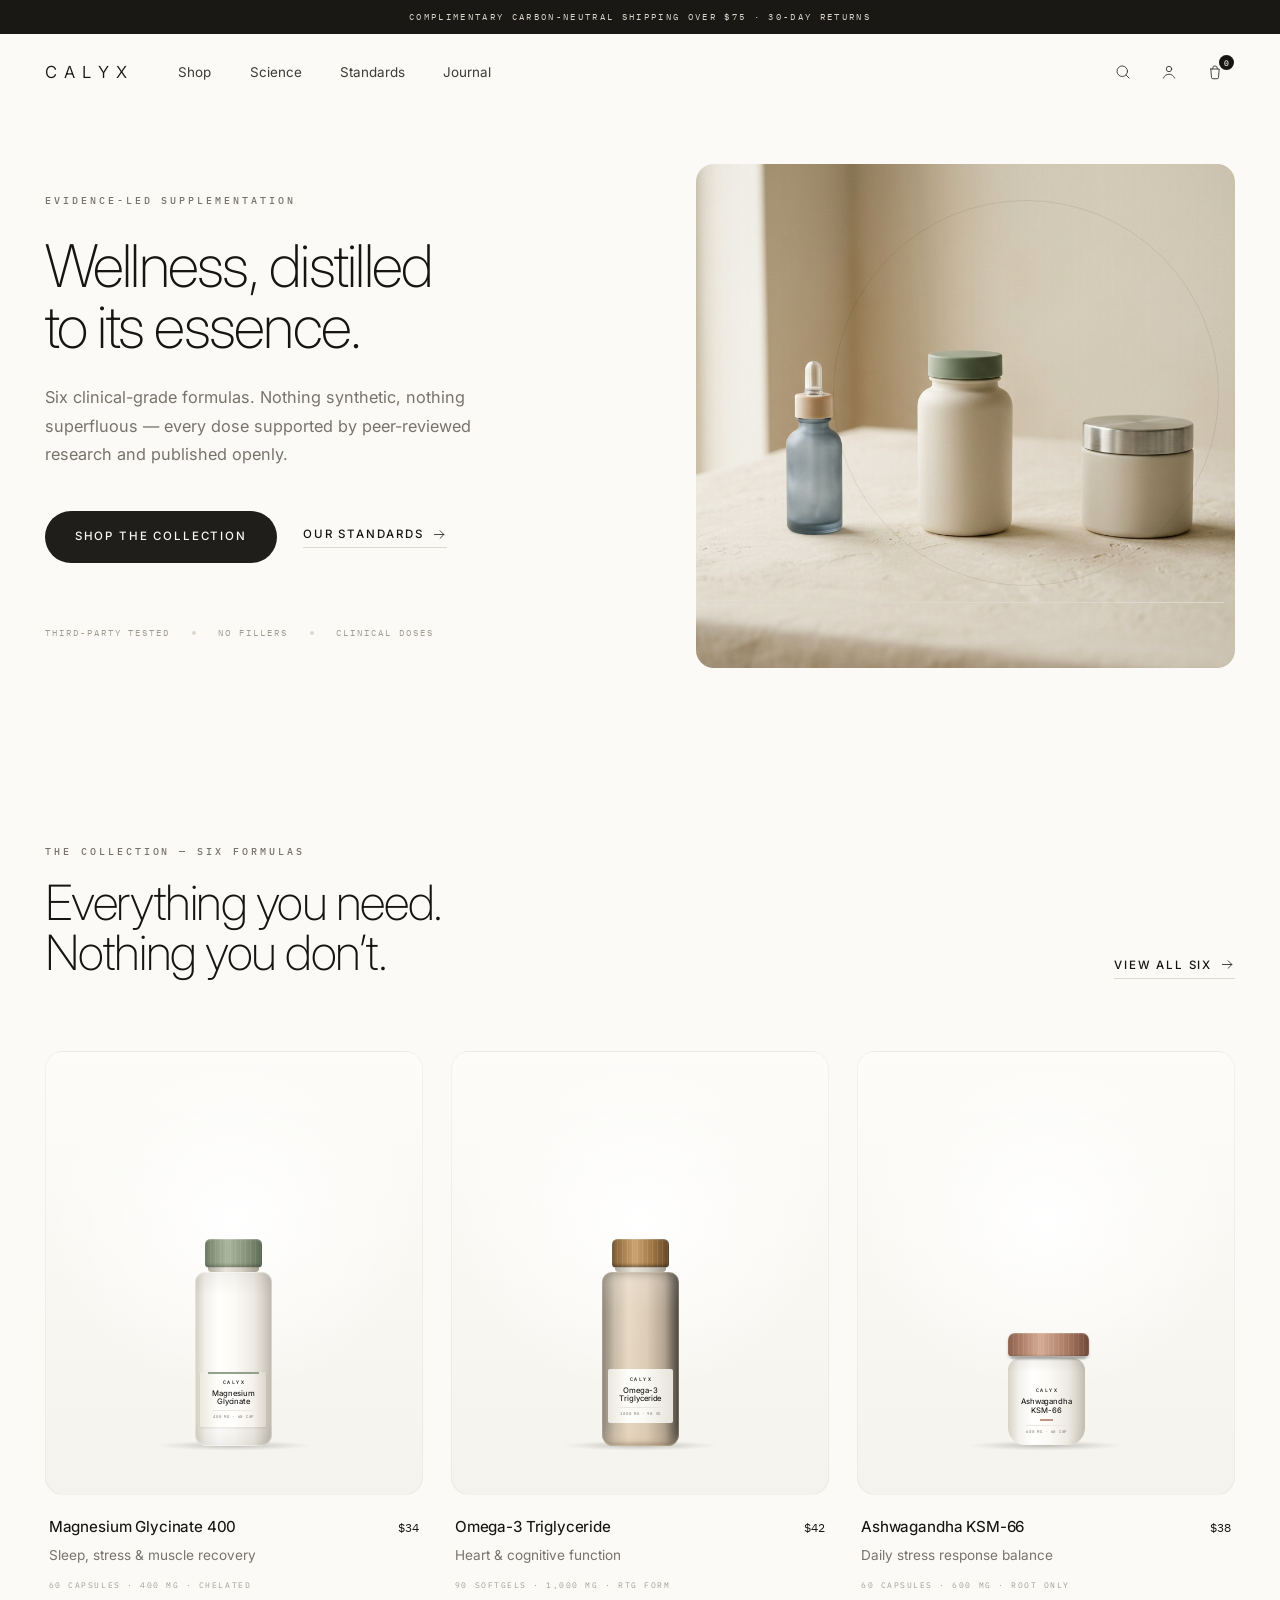
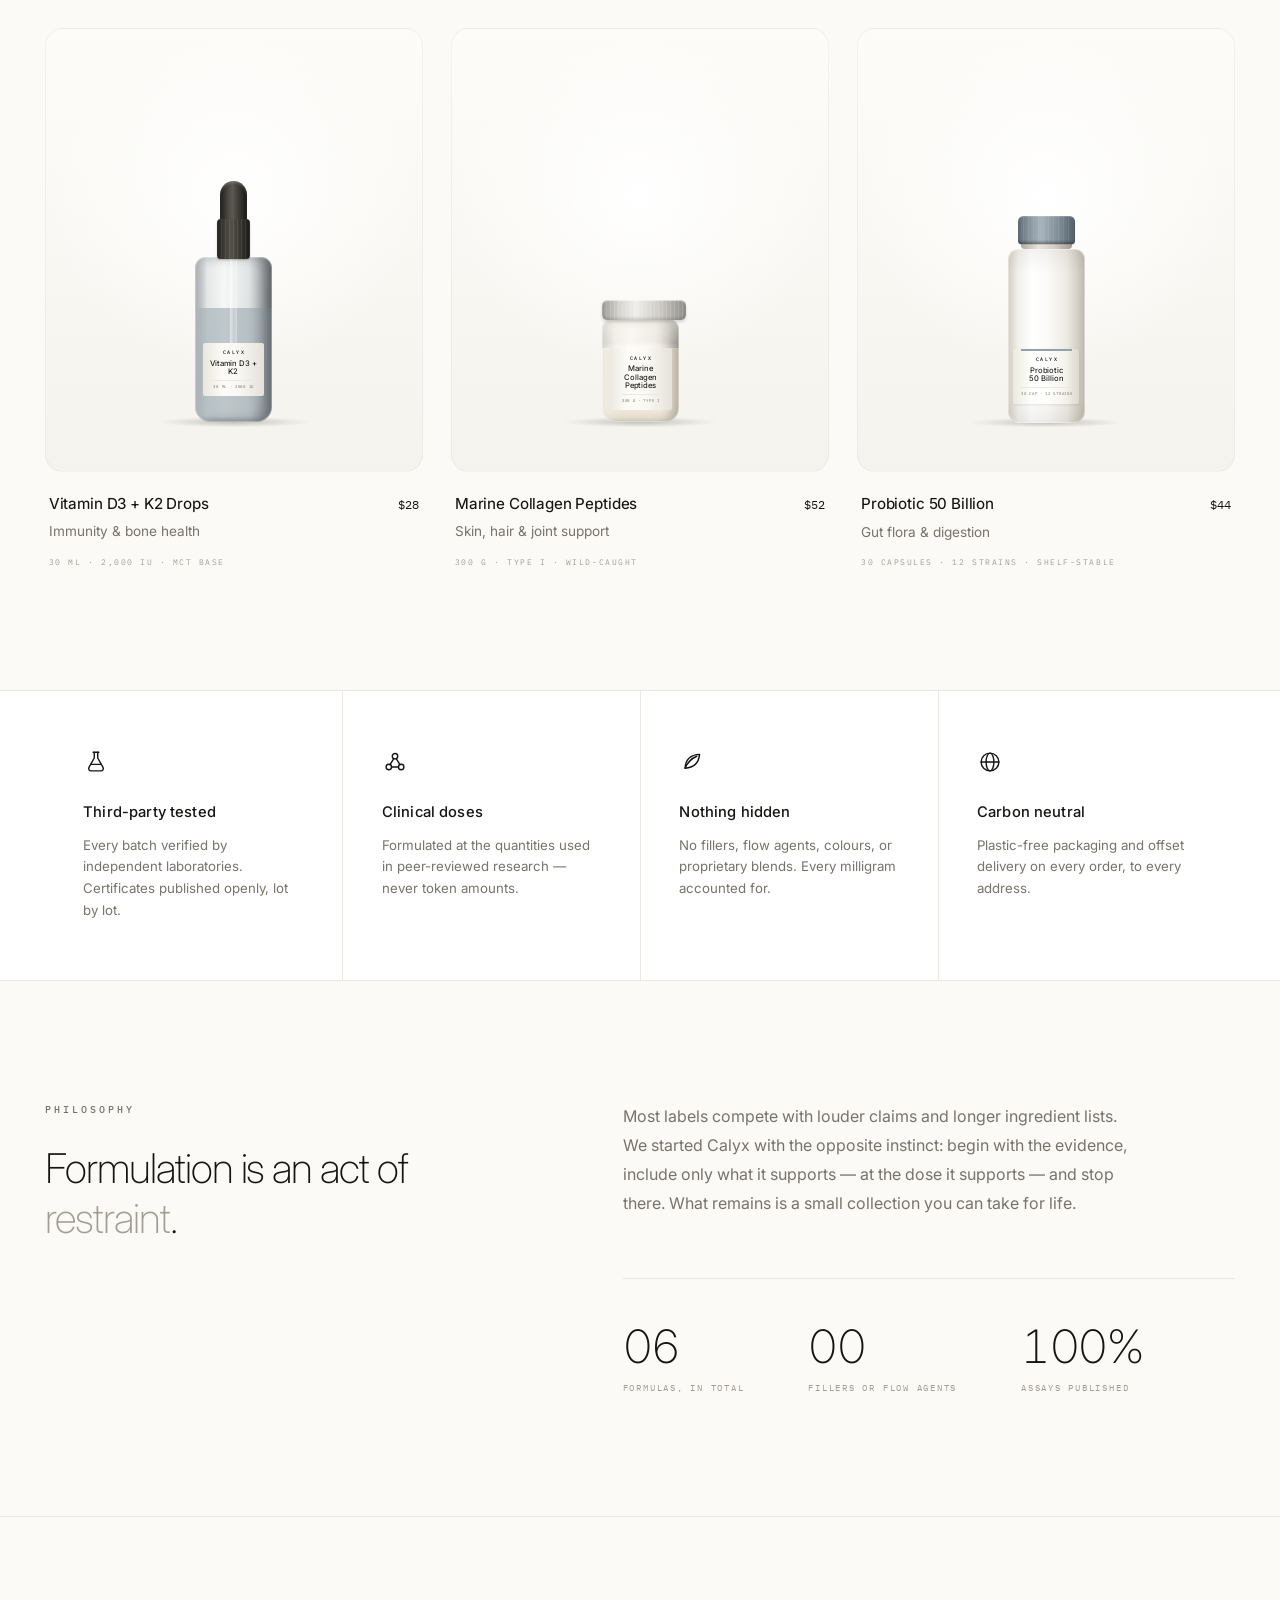
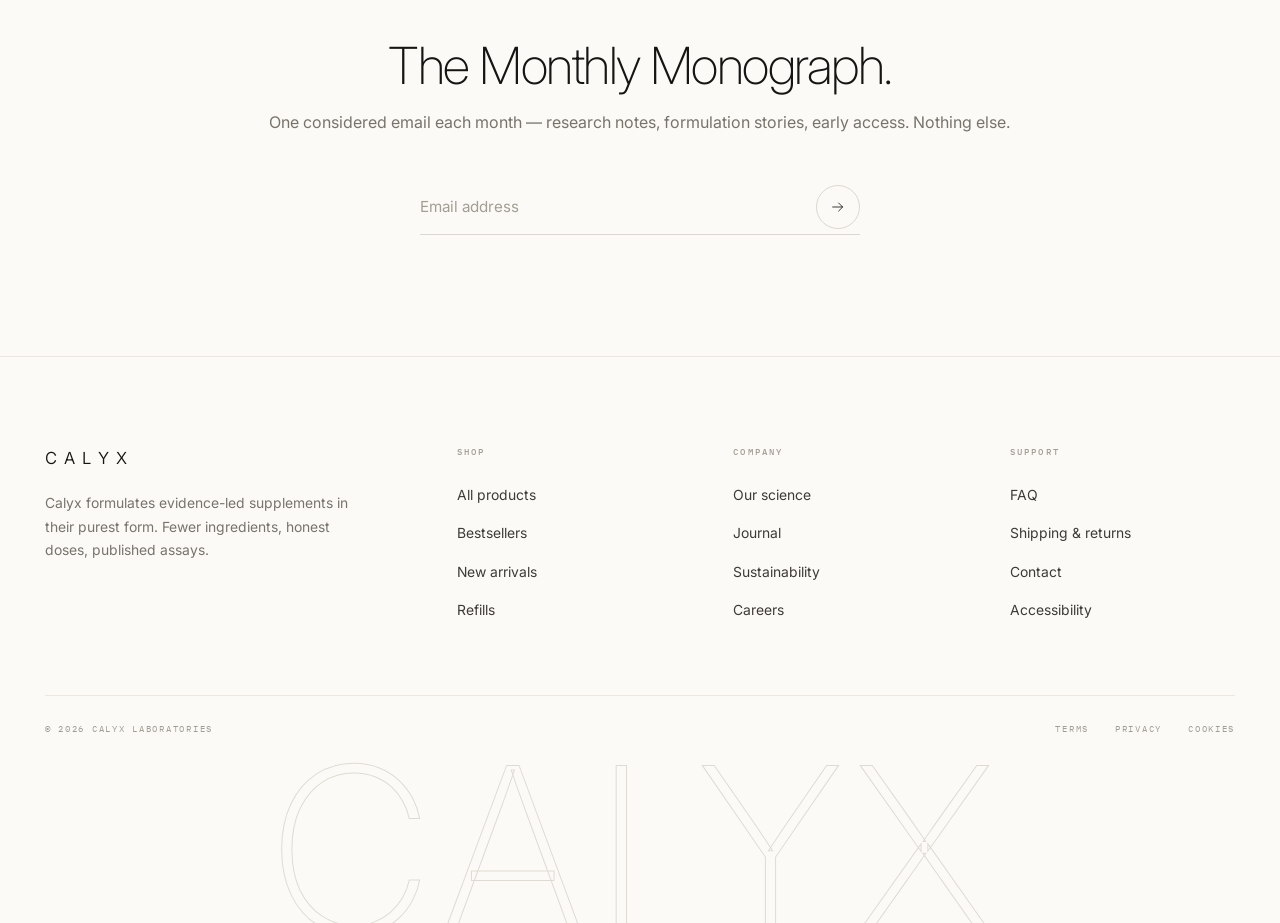
==== commit 6c045654: "Replace hero product renders with generated image Co-authored-by: arena-agent <297053741+arena-agent" ====
--- a/index.html
+++ b/index.html
@@ -106,6 +106,7 @@
             </p>
           </div>
           <div class="hero-stage">
+            <img class="hero-image" src="assets/calyx-hero-products.png" alt="Three Calyx supplement products: Vitamin D3 plus K2 drops, Magnesium Glycinate, and Marine Collagen Peptides" />
             <a class="piece piece-a" href="product.html?id=vitamin-d3-k2" aria-label="Vitamin D3 + K2 Drops" data-reveal style="--d: 300ms">
               <div class="p p-dropper acc-slate">
                 <span class="bulb"></span>
--- a/styles.css
+++ b/styles.css
@@ -427,6 +427,21 @@
   height: clamp(420px, 56vh, 620px);
 }
 
+.hero-image {
+  position: absolute;
+  inset: 0;
+  width: 100%;
+  height: 100%;
+  object-fit: cover;
+  object-position: center;
+  border-radius: 18px;
+  mix-blend-mode: multiply;
+}
+
+.hero-stage .piece {
+  display: none;
+}
+
 .hero-stage::before {
   content: "";
   position: absolute;
@@ -453,7 +468,7 @@
 }
 
 .piece-a {
-  left: 9%;
+  left: 7%;
   z-index: 1;
 }
 
@@ -462,7 +477,7 @@
 }
 
 .piece-b {
-  left: 50%;
+  left: 48%;
   transform: translateX(-50%);
   z-index: 2;
 }
@@ -473,7 +488,7 @@
 }
 
 .piece-c {
-  right: 7%;
+  right: 2%;
   z-index: 1;
 }
 
@@ -1381,6 +1396,48 @@
 
 .skip:focus {
   transform: none;
+}
+
+.scroll-progress {
+  position: fixed;
+  inset: 0 0 auto;
+  z-index: 100;
+  height: 2px;
+  pointer-events: none;
+  background: linear-gradient(90deg, var(--ink) var(--progress, 0%), transparent var(--progress, 0%));
+}
+
+.to-top {
+  position: fixed;
+  right: clamp(18px, 3vw, 40px);
+  bottom: 24px;
+  z-index: 70;
+  width: 42px;
+  height: 42px;
+  display: grid;
+  place-items: center;
+  border: 1px solid var(--stroke);
+  border-radius: 50%;
+  background: rgba(251, 250, 247, 0.88);
+  backdrop-filter: blur(8px);
+  color: var(--ink);
+  font-size: 1.1rem;
+  opacity: 0;
+  visibility: hidden;
+  transform: translateY(10px);
+  transition: opacity 0.3s ease, visibility 0.3s ease, transform 0.3s var(--ease), background 0.3s ease;
+}
+
+.to-top.visible {
+  opacity: 1;
+  visibility: visible;
+  transform: none;
+}
+
+.to-top:hover {
+  background: var(--ink);
+  color: var(--ivory);
+  border-color: var(--ink);
 }
 
 .toast {
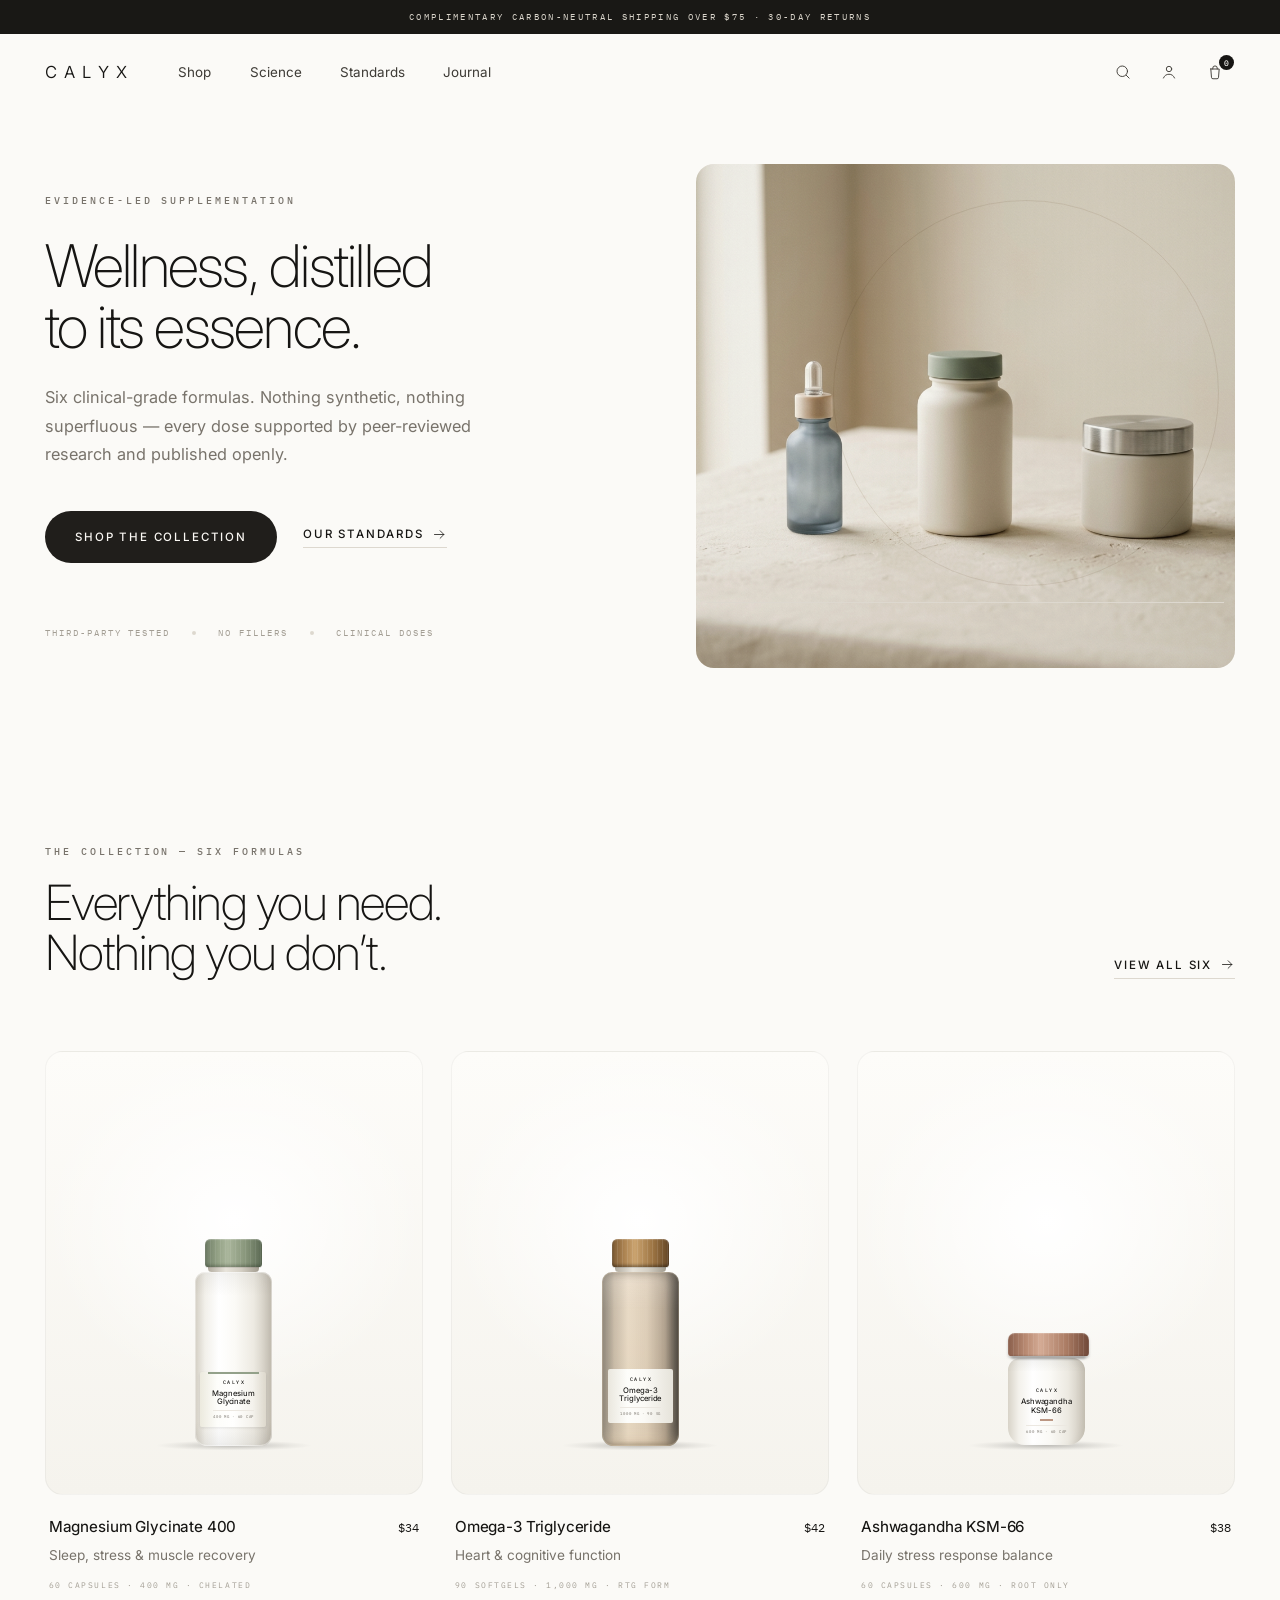
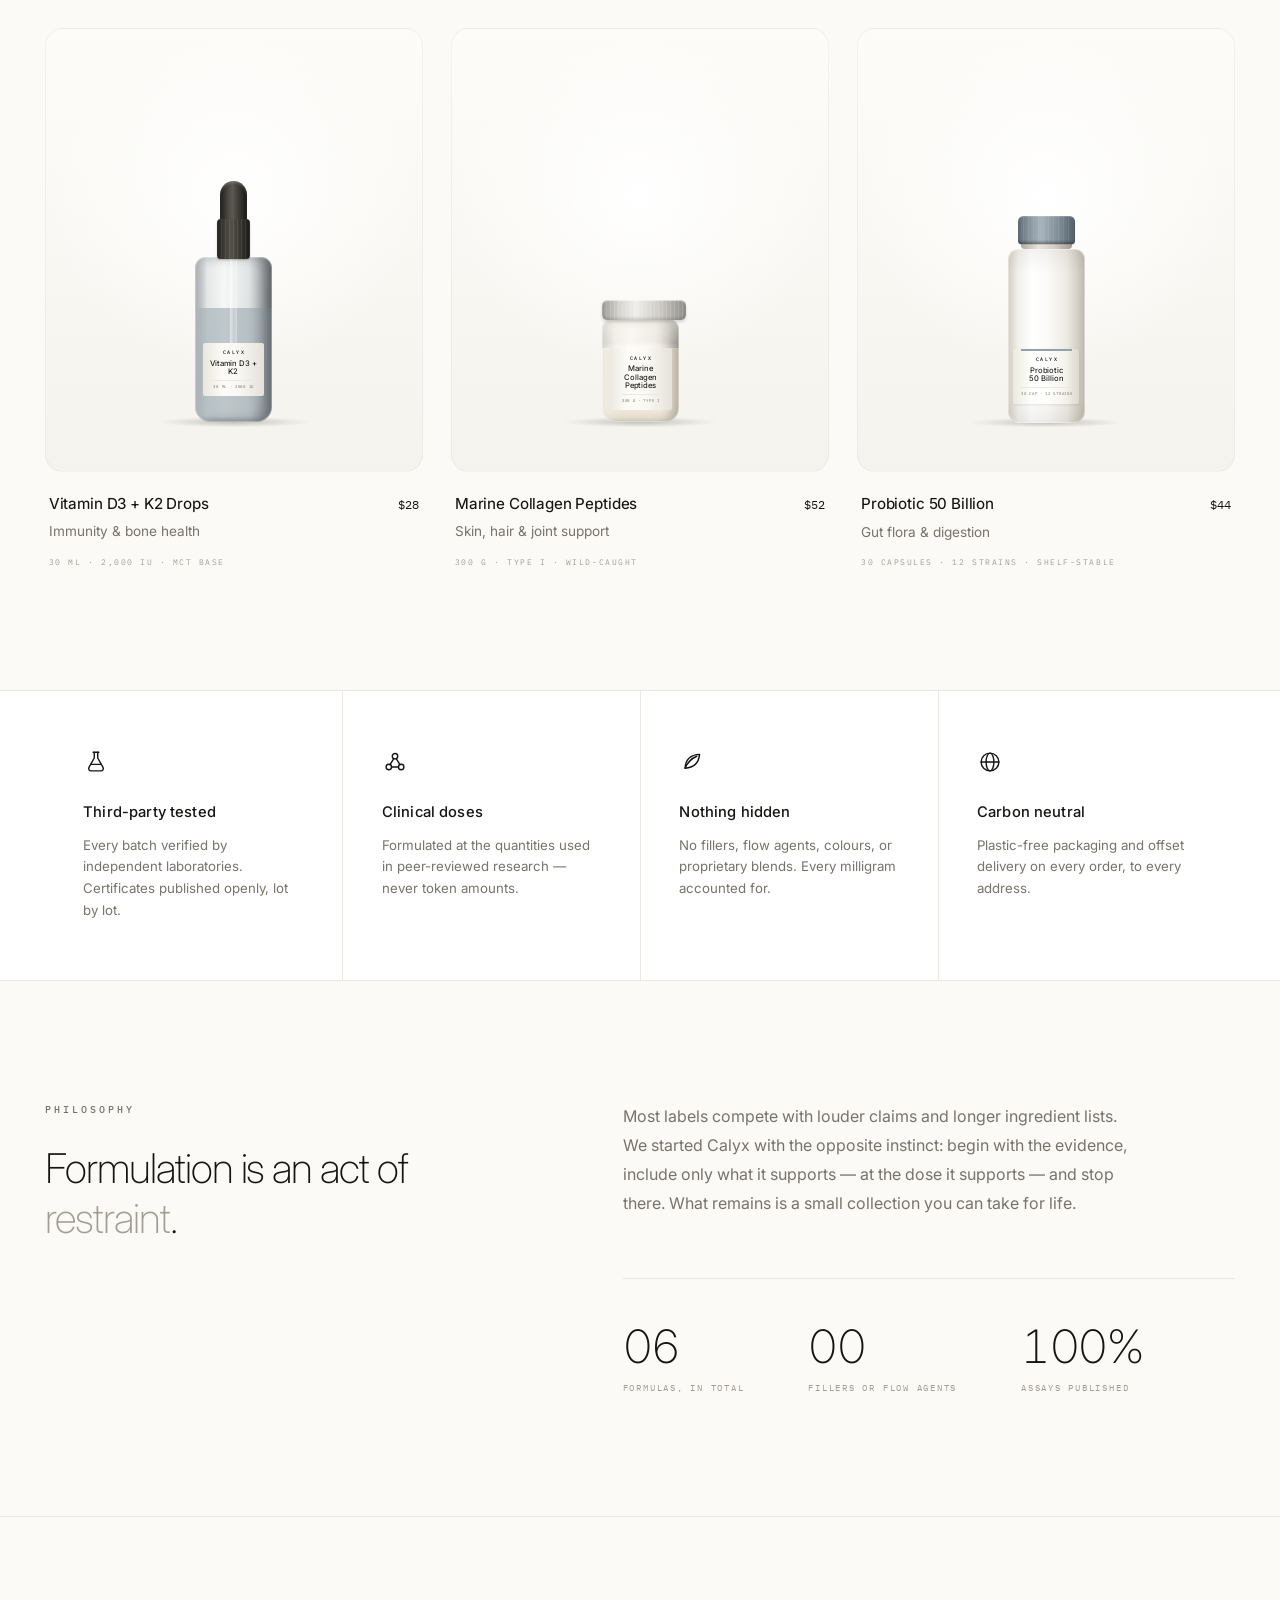
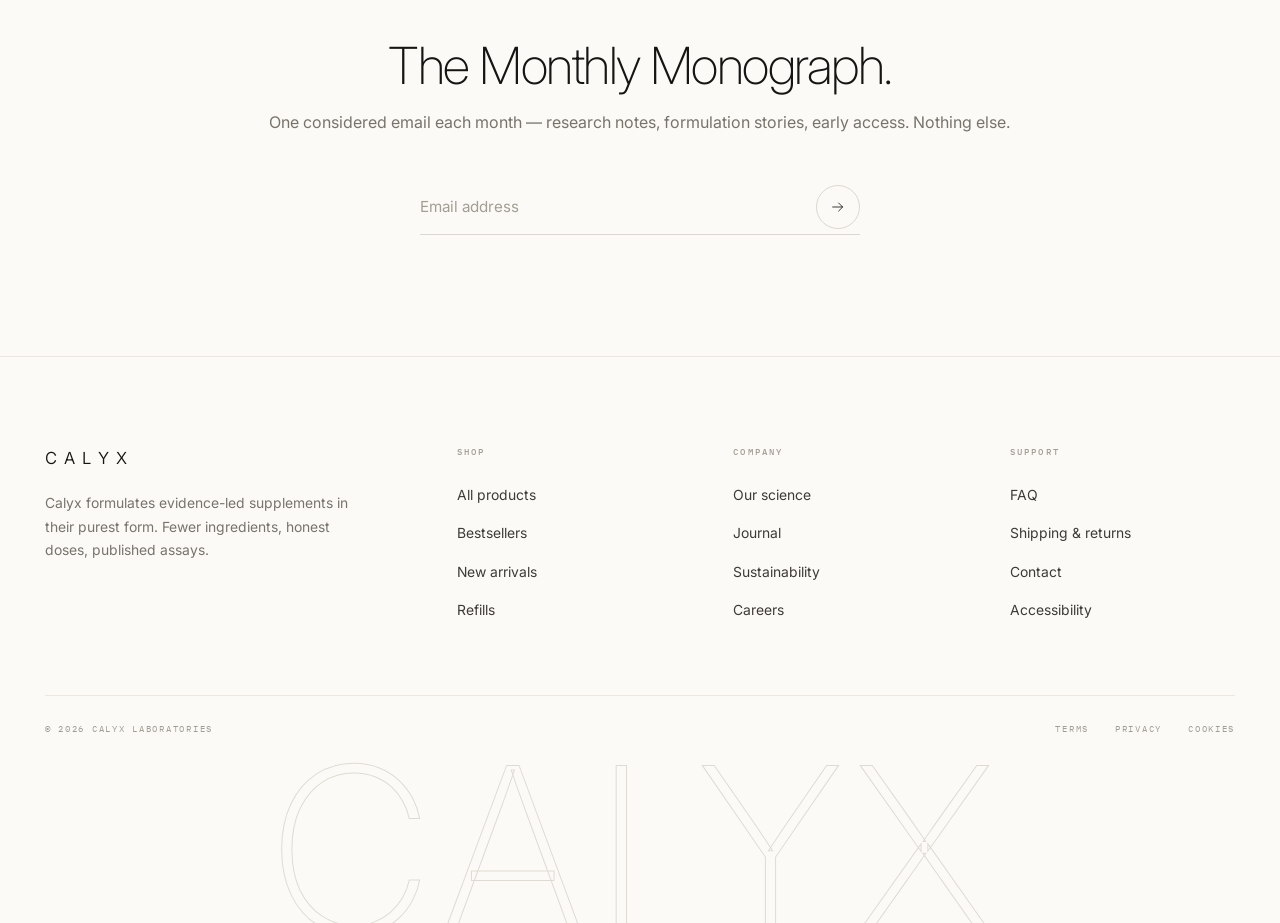
==== commit e7f5a176: "Refine storefront motion and interaction feedback Co-authored-by: arena-agent <297053741+arena-agent" ====
--- a/index.html
+++ b/index.html
@@ -106,7 +106,7 @@
             </p>
           </div>
           <div class="hero-stage">
-            <img class="hero-image" src="assets/calyx-hero-products.png" alt="Three Calyx supplement products: Vitamin D3 plus K2 drops, Magnesium Glycinate, and Marine Collagen Peptides" />
+            <img class="hero-image" src="assets/calyx-hero-products.png" alt="Three Calyx supplement products: Vitamin D3 plus K2 drops, Magnesium Glycinate, and Marine Collagen Peptides" data-reveal style="--d: 180ms" />
             <a class="piece piece-a" href="product.html?id=vitamin-d3-k2" aria-label="Vitamin D3 + K2 Drops" data-reveal style="--d: 300ms">
               <div class="p p-dropper acc-slate">
                 <span class="bulb"></span>
--- a/styles.css
+++ b/styles.css
@@ -436,10 +436,63 @@
   object-position: center;
   border-radius: 18px;
   mix-blend-mode: multiply;
+  filter: saturate(0.82) contrast(0.98);
+  transition: transform 1.2s var(--ease), filter 0.8s ease;
+}
+
+.hero-stage:hover .hero-image {
+  transform: scale(1.025);
+  filter: saturate(0.95) contrast(1.01);
 }
 
 .hero-stage .piece {
   display: none;
+}
+
+/* Small, tactile feedback makes the quiet interface feel responsive. */
+.btn,
+.quick-add,
+.filters button,
+.icon-btn,
+.to-top {
+  will-change: transform;
+}
+
+.btn:active,
+.quick-add:active,
+.filters button:active,
+.icon-btn:active,
+.to-top:active {
+  transform: scale(0.97);
+}
+
+.quick-add.added {
+  background: var(--ink);
+  color: var(--ivory);
+  border-color: var(--ink);
+}
+
+.card-media::after,
+.journal-card::after {
+  transition: opacity 0.5s ease;
+}
+
+.card-media:focus-visible {
+  box-shadow: 0 0 0 3px var(--ivory), 0 0 0 4.5px var(--ink);
+}
+
+@media (prefers-reduced-motion: reduce) {
+  .hero-stage:hover .hero-image {
+    transform: none;
+  }
+
+  .btn:active,
+  .quick-add:active,
+  .filters button:active,
+  .icon-btn:active,
+  .to-top:active {
+    transform: none;
+  }
 }
 
 .hero-stage::before {
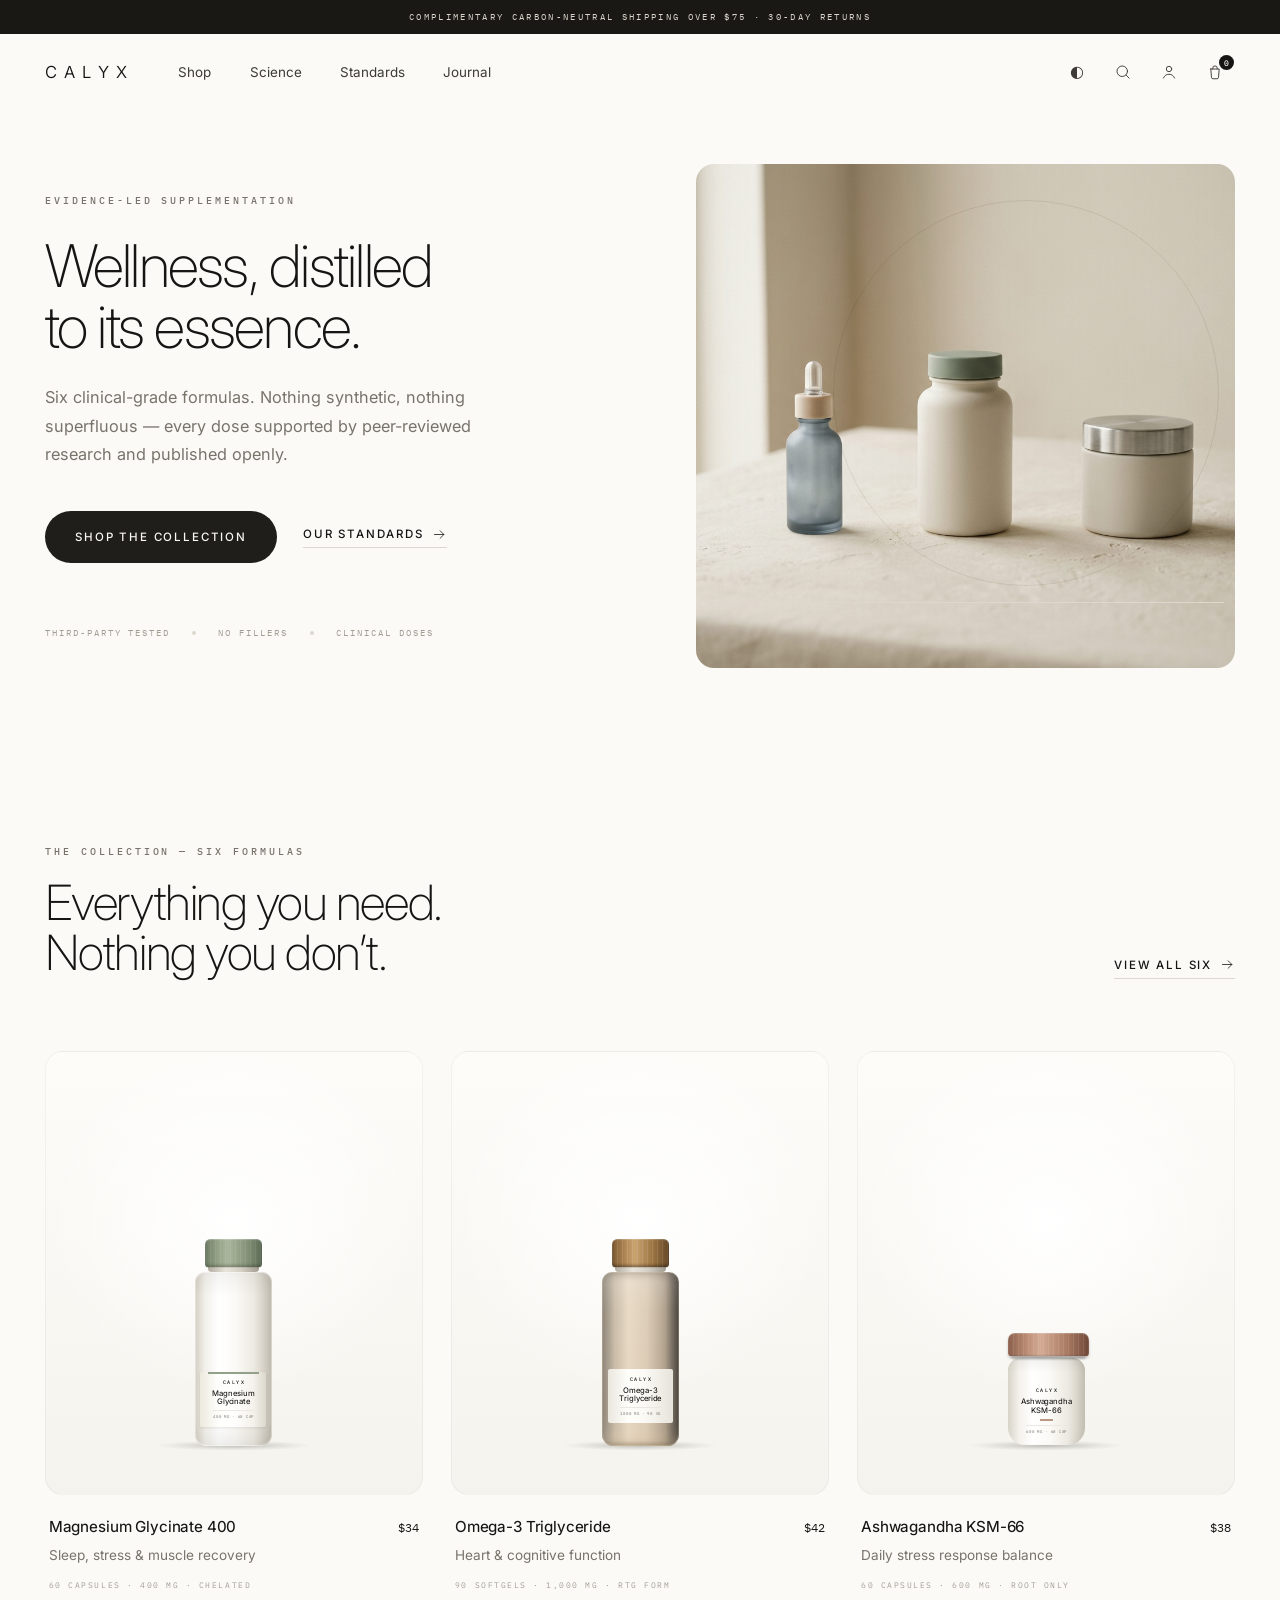
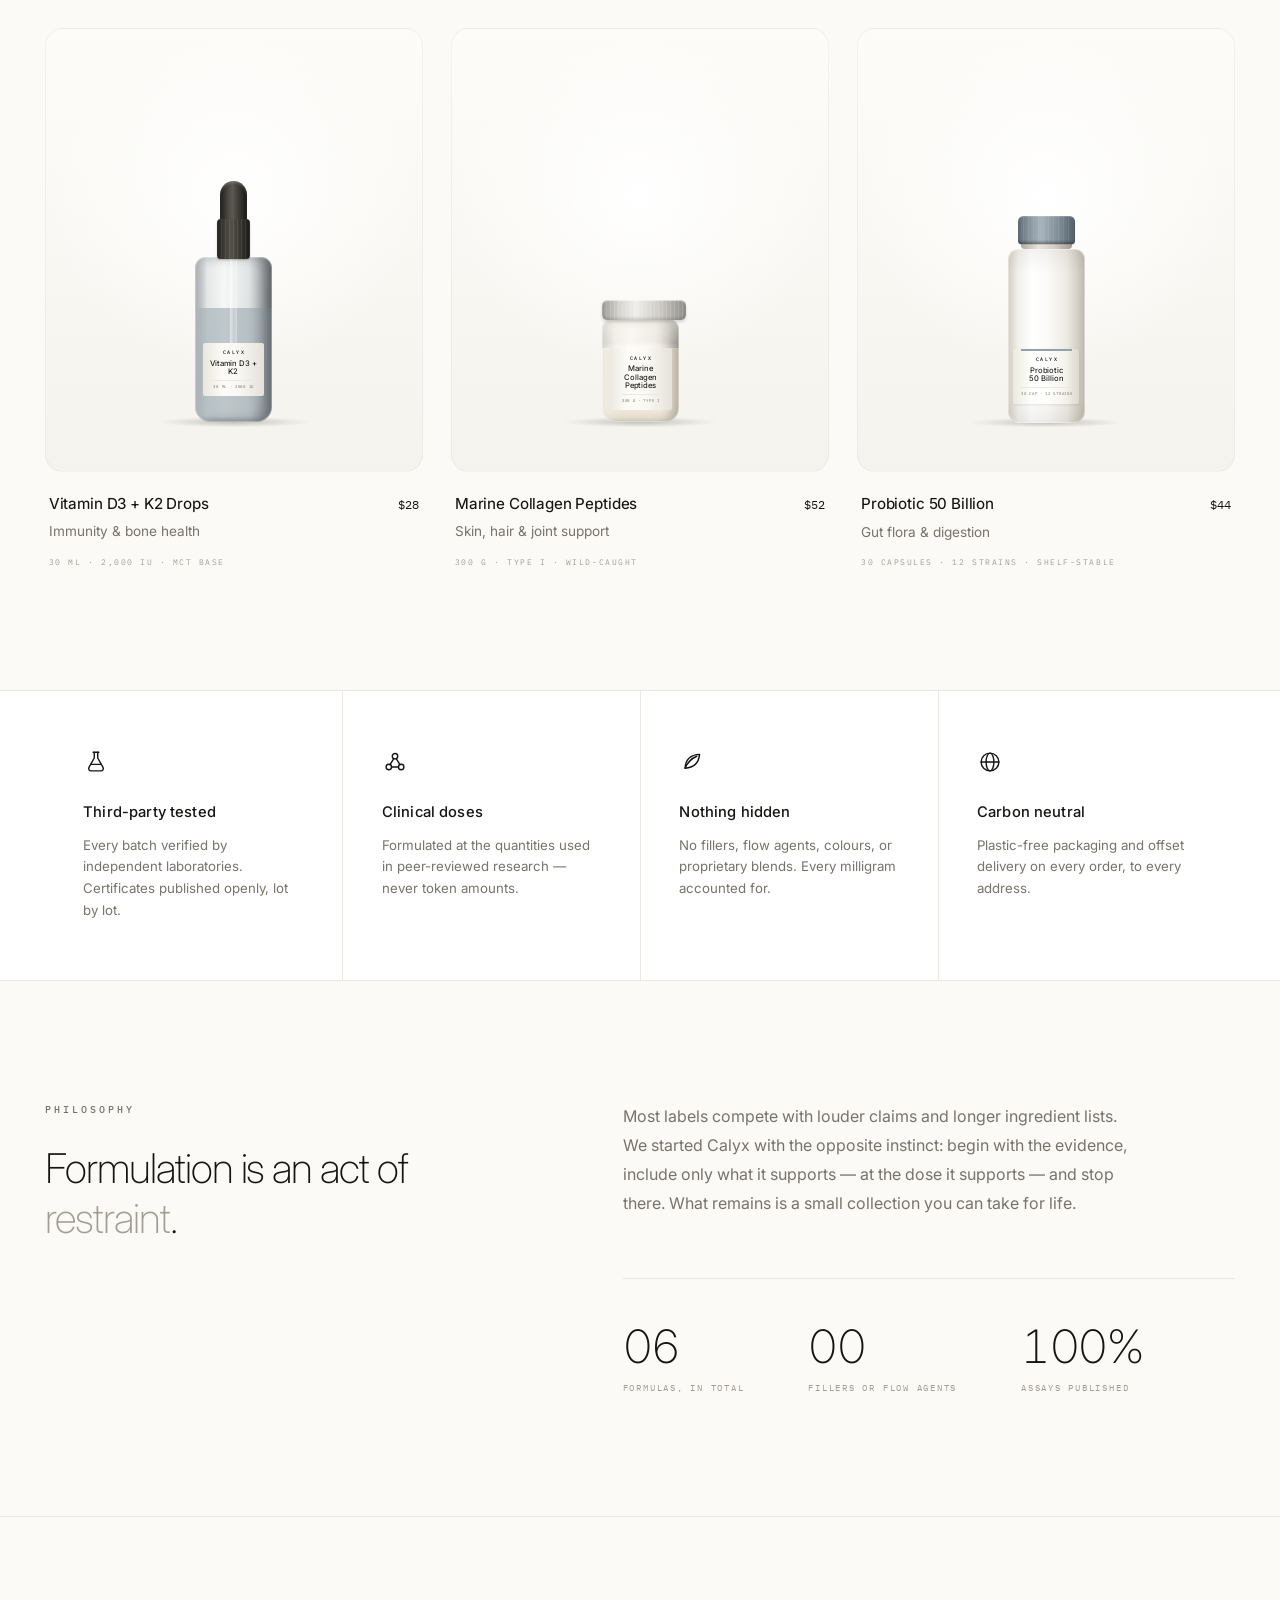
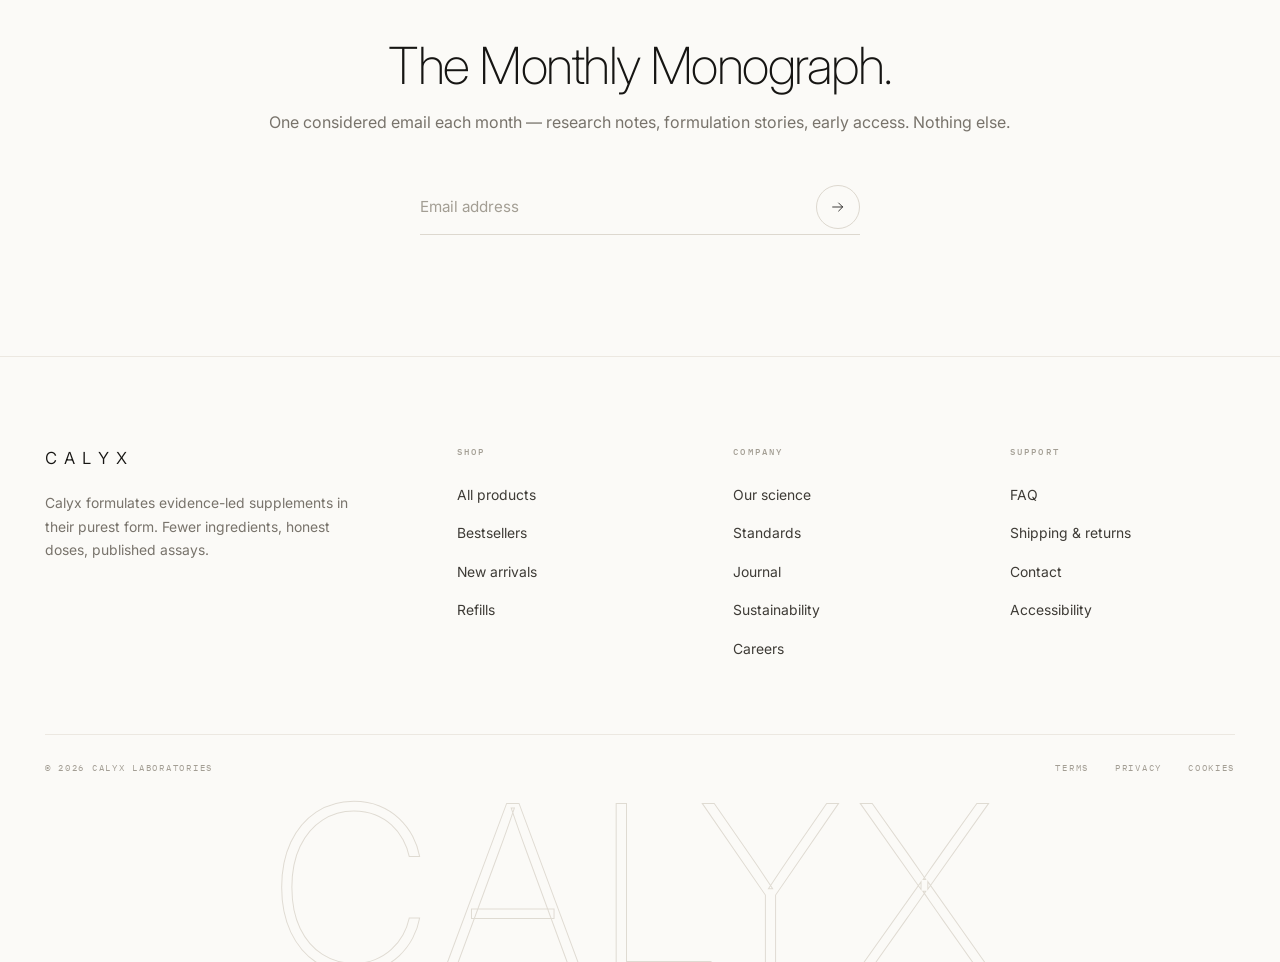
==== commit 7c5e8507: "Evolve storefront into a true tab-based experience - Standards tab gets a real page (standards.html)" ====
--- a/index.html
+++ b/index.html
@@ -36,10 +36,10 @@
         </button>
         <a class="wordmark" href="index.html">CALYX</a>
         <nav class="nav" aria-label="Primary">
-          <a href="shop.html">Shop</a>
-          <a href="about.html">Science</a>
-          <a href="index.html#trust">Standards</a>
-          <a href="journal.html">Journal</a>
+          <a href="shop.html" data-tab="shop">Shop</a>
+          <a href="about.html" data-tab="science">Science</a>
+          <a href="standards.html" data-tab="standards">Standards</a>
+          <a href="journal.html" data-tab="journal">Journal</a>
         </nav>
         <div class="acts">
           <button class="icon-btn" type="button" data-search aria-label="Search">
@@ -64,10 +64,10 @@
         </div>
       </div>
       <nav class="mnav" id="mnav" aria-label="Mobile">
-        <a href="shop.html">Shop</a>
-        <a href="about.html">Science</a>
-        <a href="index.html#trust">Standards</a>
-        <a href="journal.html">Journal</a>
+        <a href="shop.html" data-tab="shop">Shop</a>
+        <a href="about.html" data-tab="science">Science</a>
+        <a href="standards.html" data-tab="standards">Standards</a>
+        <a href="journal.html" data-tab="journal">Journal</a>
         <a href="account.html">Account</a>
         <div class="mnav-foot">
           <span>Calyx Laboratories</span>
@@ -91,7 +91,7 @@
             </p>
             <div class="hero-actions" data-reveal style="--d: 260ms">
               <a class="btn" href="#collection">Shop the collection</a>
-              <a class="arrow-link" href="#trust">
+              <a class="arrow-link" href="standards.html">
                 Our standards
                 <svg width="15" height="15" viewBox="0 0 24 24" fill="none" stroke="currentColor" stroke-width="1.25" stroke-linecap="round" stroke-linejoin="round">
                   <path d="M4 12h15" />
@@ -456,7 +456,8 @@
             <h4>Company</h4>
             <ul>
               <li><a href="about.html">Our science</a></li>
-              <li><a href="journal.html">Journal</a></li>
+              <li><a href="standards.html">Standards</a></li>
+              <li><a href="journal.html" data-tab="journal">Journal</a></li>
               <li><a href="about.html#sustainability">Sustainability</a></li>
               <li><a href="contact.html">Careers</a></li>
             </ul>
--- a/styles.css
+++ b/styles.css
@@ -1,4 +1,5 @@
 :root {
+  color-scheme: light;
   --ivory: #FBFAF7;
   --surface: #FFFFFF;
   --ink: #161513;
@@ -14,6 +15,25 @@
   --container: min(1280px, 100% - clamp(40px, 7vw, 128px));
 }
 
+:root[data-theme="dark"] {
+  color-scheme: dark;
+  --ivory: #171714;
+  --surface: #22221e;
+  --ink: #F5F1E8;
+  --ink-soft: #D4CFC4;
+  --stone: #B0AA9E;
+  --faint: #817B70;
+  --hairline: #37362F;
+  --stroke: #514E45;
+  --wash: #2A2924;
+  --shadow-soft: 0 32px 64px -32px rgba(0, 0, 0, 0.55);
+  --shadow-lift: 0 24px 48px -24px rgba(0, 0, 0, 0.6);
+}
+
+:root[data-theme="dark"] .announce { background: #0D0D0B; }
+:root[data-theme="dark"] .hero-image { mix-blend-mode: screen; opacity: .78; }
+:root[data-theme="dark"] .search-overlay { background: rgba(0, 0, 0, .55); }
+
 * {
   box-sizing: border-box;
   margin: 0;
@@ -237,8 +257,17 @@
   transition: transform 0.4s var(--ease);
 }
 
-.nav a:hover {
-  color: var(--ink);
+.nav a:hover,
+.nav a[aria-current="page"] {
+  color: var(--ink);
+}
+
+.nav a[aria-current="page"]::after {
+  transform: scaleX(1);
+}
+
+.nav a[aria-current="page"] {
+  font-weight: 500;
 }
 
 .nav a:hover::after {
@@ -479,6 +508,17 @@
 
 .card-media:focus-visible {
   box-shadow: 0 0 0 3px var(--ivory), 0 0 0 4.5px var(--ink);
+}
+
+@media print {
+  .hdr, .announce, .ftr, .to-top, .scroll-progress, .quick-add, .hero-actions, .news, .thumbs, .tabs-list { display: none !important; }
+  .tabs { margin-top: 24px; }
+  .tabs-panels { padding-top: 12px; }
+  body { background: #fff; color: #000; }
+  .container { width: 100%; }
+  .pdp-grid { display: block; }
+  .gal { position: static; max-width: 420px; }
+  .acc-panel { max-height: none !important; }
 }
 
 @media (prefers-reduced-motion: reduce) {
@@ -1280,6 +1320,187 @@
   color: var(--faint);
 }
 
+/* Tab shell — in-page section switching (product details). */
+.tabs {
+  margin-top: clamp(40px, 5vw, 56px);
+  border-top: 1px solid var(--hairline);
+}
+
+.tabs-list {
+  display: flex;
+  flex-wrap: wrap;
+  gap: 6px 30px;
+  border-bottom: 1px solid var(--hairline);
+}
+
+.tabs-btn {
+  position: relative;
+  padding: 18px 2px;
+  font-size: 0.8rem;
+  font-weight: 450;
+  color: var(--stone);
+  transition: color 0.25s ease;
+}
+
+.tabs-btn::after {
+  content: "";
+  position: absolute;
+  left: 0;
+  right: 0;
+  bottom: -1px;
+  height: 2px;
+  background: var(--ink);
+  transform: scaleX(0);
+  transform-origin: left;
+  transition: transform 0.4s var(--ease);
+}
+
+.tabs-btn:hover {
+  color: var(--ink);
+}
+
+.tabs-btn[aria-selected="true"] {
+  color: var(--ink);
+  font-weight: 500;
+}
+
+.tabs-btn[aria-selected="true"]::after {
+  transform: scaleX(1);
+}
+
+.tabs-panels {
+  padding: 26px 0 8px;
+}
+
+.tabs-panel {
+  font-size: 0.9rem;
+  color: var(--stone);
+  line-height: 1.75;
+  max-width: 56ch;
+}
+
+.tabs-panel:focus-visible {
+  outline: 1.5px solid var(--ink);
+  outline-offset: 6px;
+}
+
+/* Mobile menu tab list. */
+.mnav a {
+  display: flex;
+  align-items: center;
+  gap: 20px;
+}
+
+.mnav a::before {
+  content: "";
+  flex: none;
+  width: 7px;
+  height: 7px;
+  border-radius: 50%;
+  border: 1px solid var(--stroke);
+  transition: background 0.25s ease, border-color 0.25s ease;
+}
+
+.mnav a[aria-current="page"] {
+  color: var(--ink);
+}
+
+.mnav a[aria-current="page"]::before {
+  background: var(--ink);
+  border-color: var(--ink);
+}
+
+.mnav-label {
+  margin-top: 26px;
+  font-family: "IBM Plex Mono", ui-monospace, monospace;
+  font-size: 0.56rem;
+  font-weight: 500;
+  letter-spacing: 0.26em;
+  text-transform: uppercase;
+  color: var(--faint);
+}
+
+/* Shop filter counts + live result count. */
+.shop-count {
+  margin: 0 0 26px;
+  min-height: 1em;
+  font-family: "IBM Plex Mono", ui-monospace, monospace;
+  font-size: 0.54rem;
+  letter-spacing: 0.18em;
+  text-transform: uppercase;
+  color: var(--faint);
+}
+
+.filter-count {
+  display: inline-block;
+  margin-left: 6px;
+  font-size: 0.5rem;
+  opacity: 0.55;
+}
+
+/* Standards page. */
+.standards-grid {
+  grid-template-columns: repeat(2, 1fr);
+}
+
+.standards-grid .trust-item {
+  border-left: 0;
+}
+
+.standards-grid .trust-item:nth-child(even) {
+  border-left: 1px solid var(--hairline);
+}
+
+.standards-grid .trust-item:nth-child(n + 3) {
+  border-top: 1px solid var(--hairline);
+}
+
+.pub-list {
+  list-style: none;
+  border-top: 1px solid var(--hairline);
+}
+
+.pub-list li {
+  display: grid;
+  grid-template-columns: 64px 1fr;
+  gap: 24px;
+  padding: 30px 0;
+  border-bottom: 1px solid var(--hairline);
+}
+
+.pub-index {
+  padding-top: 4px;
+  font-family: "IBM Plex Mono", ui-monospace, monospace;
+  font-size: 0.6rem;
+  letter-spacing: 0.2em;
+  color: var(--faint);
+}
+
+.pub-list h3 {
+  font-size: 1.05rem;
+  font-weight: 450;
+  letter-spacing: -0.01em;
+}
+
+.pub-list p {
+  margin-top: 10px;
+  max-width: 58ch;
+  color: var(--stone);
+  font-size: 0.92rem;
+  line-height: 1.75;
+}
+
+.standards-cta {
+  display: flex;
+  align-items: center;
+  justify-content: space-between;
+  flex-wrap: wrap;
+  gap: 22px;
+  margin-top: clamp(48px, 6vw, 72px);
+  padding-top: 40px;
+  border-top: 1px solid var(--hairline);
+}
+
 .related {
   border-top: 1px solid var(--hairline);
 }
@@ -1632,11 +1853,41 @@
   max-width: 48ch;
 }
 
+.shop-controls {
+  display: flex;
+  align-items: center;
+  justify-content: space-between;
+  gap: 24px;
+  margin: 36px 0 28px;
+}
+
 .filters {
   display: flex;
   flex-wrap: wrap;
   gap: 8px;
-  margin: 36px 0 28px;
+}
+
+.sort-control {
+  display: flex;
+  align-items: center;
+  gap: 10px;
+  flex: none;
+  font-family: "IBM Plex Mono", ui-monospace, monospace;
+  font-size: .55rem;
+  letter-spacing: .14em;
+  text-transform: uppercase;
+  color: var(--faint);
+}
+
+.sort-control select {
+  height: 36px;
+  padding: 0 30px 0 12px;
+  border: 1px solid var(--hairline);
+  border-radius: 999px;
+  background: var(--surface);
+  color: var(--ink);
+  font: inherit;
+  letter-spacing: .08em;
 }
 
 .filters button {
@@ -2038,6 +2289,12 @@
     aspect-ratio: 4 / 4.3;
   }
 
+  .shop-controls {
+    align-items: flex-start;
+    flex-direction: column;
+    gap: 16px;
+  }
+
   .sect-head {
     flex-direction: column;
     align-items: flex-start;
@@ -2094,3 +2351,31 @@
     grid-template-columns: repeat(3, 72px);
   }
 }
+
+@media (max-width: 700px) {
+  .standards-grid {
+    grid-template-columns: 1fr;
+  }
+
+  .standards-grid .trust-item:nth-child(even) {
+    border-left: 0;
+  }
+
+  .standards-grid .trust-item:nth-child(n + 2) {
+    border-top: 1px solid var(--hairline);
+  }
+
+  .pub-list li {
+    grid-template-columns: 1fr;
+    gap: 10px;
+  }
+
+  .pub-index {
+    padding-top: 0;
+  }
+
+  .standards-cta {
+    flex-direction: column;
+    align-items: flex-start;
+  }
+}
